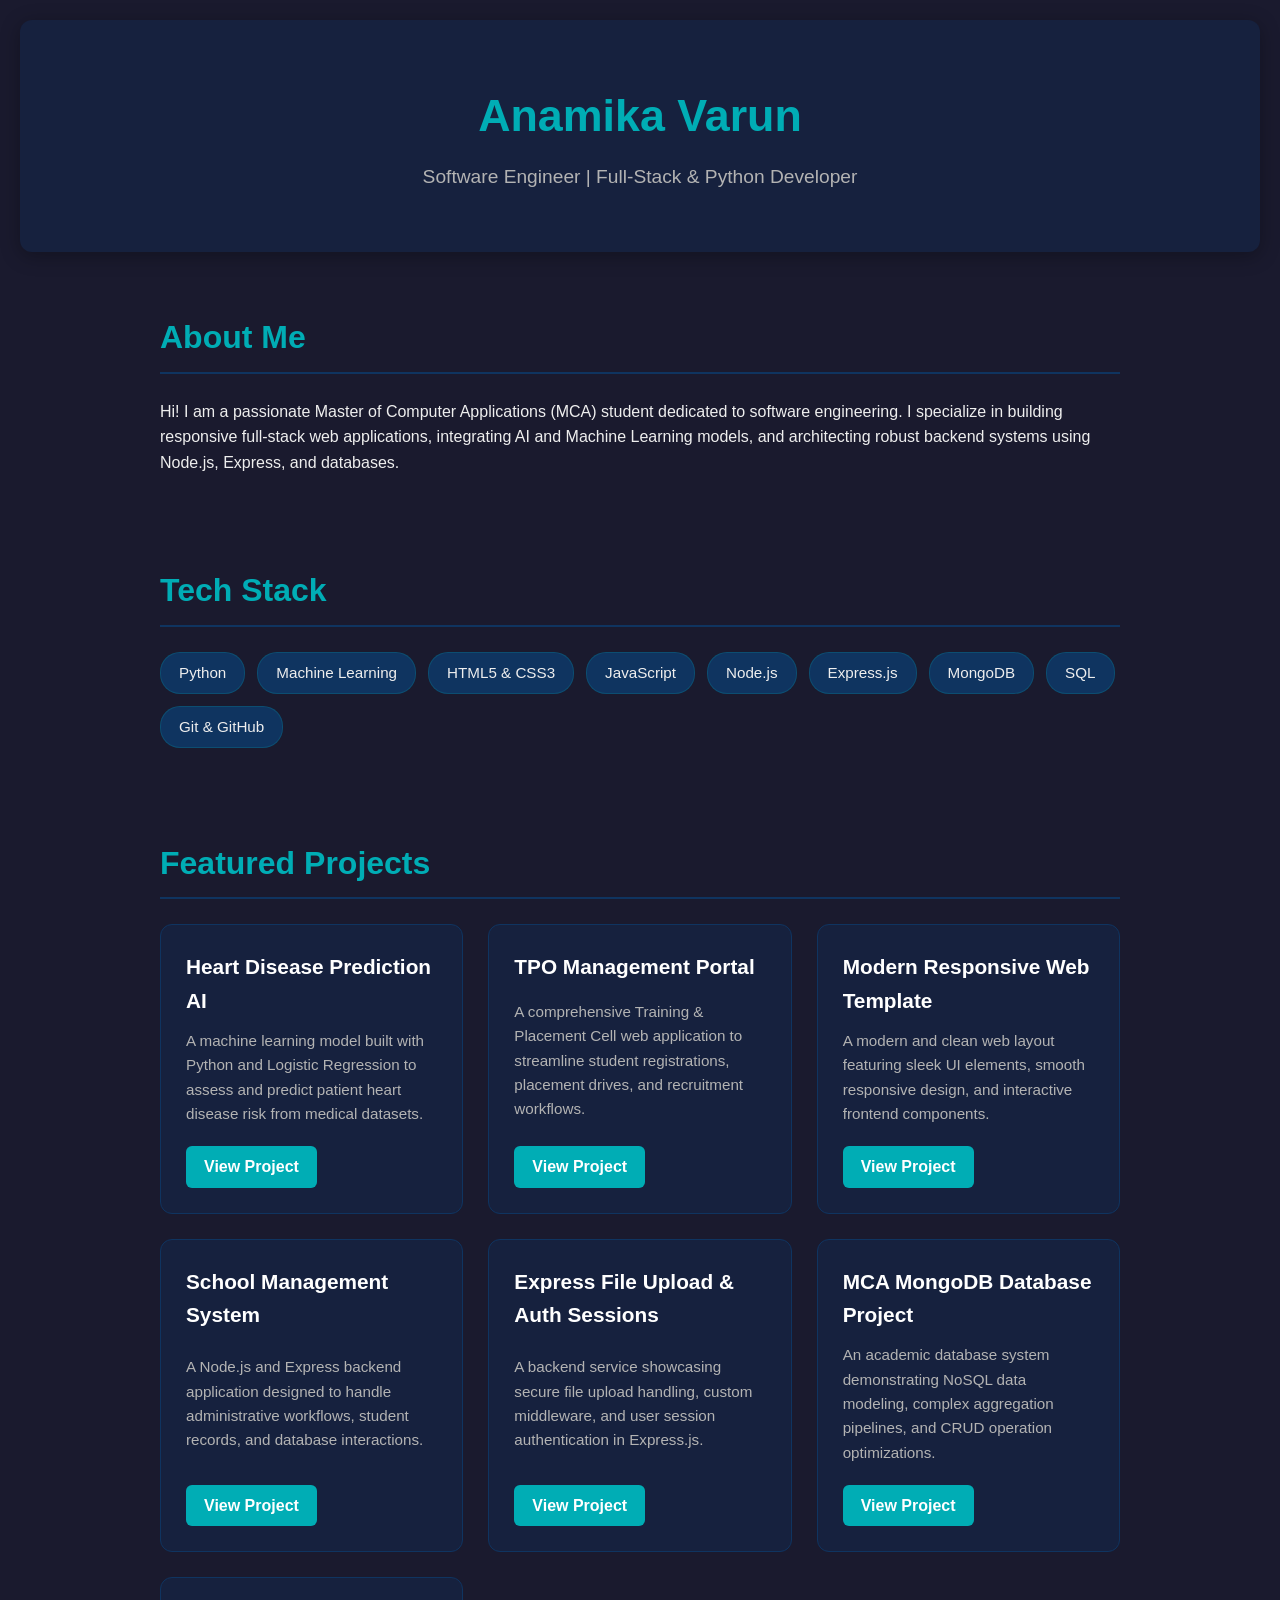
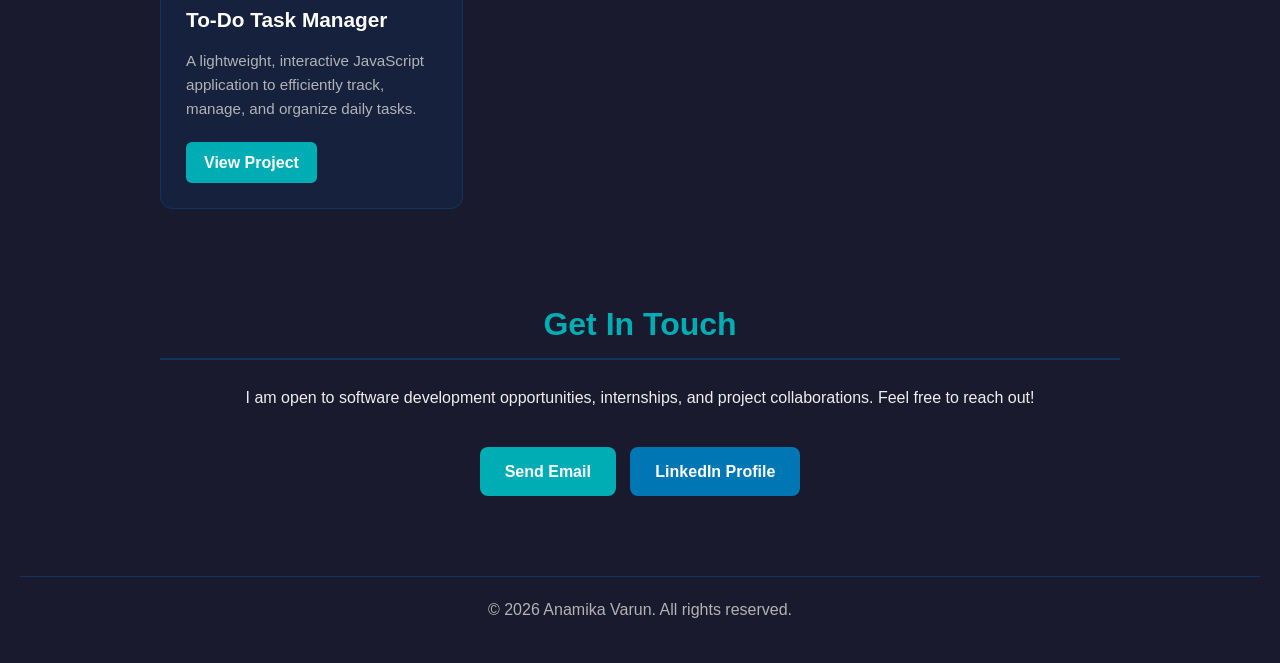
==== index.html @ 15265877 "Update index.html" ====
<!DOCTYPE html>
<html lang="en">
<head>
  <meta charset="UTF-8">
  <meta name="viewport" content="width=device-width, initial-scale=1.0">
  
  <title>Anamika Varun | Portfolio</title>
  <link rel="stylesheet" href="https://cdnjs.cloudflare.com/ajax/libs/font-awesome/6.5.1/css/all.min.css">
  <!-- CSS Link -->
  <link rel="stylesheet" href="style.css">
</head>
<body>

  <!-- HERO SECTION -->
  <header>
    <h1>Anamika Varun</h1>
    <p class="tagline">Software Engineer | Full-Stack & Python Developer</p>
  </header>

  <!-- ABOUT SECTION -->
  <section id="about">
    <h2>About Me</h2>
    <p>
      Hi! I am a passionate Master of Computer Applications (MCA) student dedicated to software engineering. 
      I specialize in building responsive full-stack web applications, integrating AI and Machine Learning models, 
      and architecting robust backend systems using Node.js, Express, and databases.
    </p>
  </section>

  <!-- SKILLS SECTION -->
  <section id="skills">
    <h2>Tech Stack</h2>
    <div class="skills-container">
      <span class="skill-pill">Python</span>
      <span class="skill-pill">Machine Learning</span>
      <span class="skill-pill">HTML5 & CSS3</span>
      <span class="skill-pill">JavaScript</span>
      <span class="skill-pill">Node.js</span>
      <span class="skill-pill">Express.js</span>
      <span class="skill-pill">MongoDB</span>
      <span class="skill-pill">SQL</span>
      <span class="skill-pill">Git & GitHub</span>
    </div>
  </section>

  <!-- PROJECTS SECTION -->
  <section id="projects">
    <h2>Featured Projects</h2>
    <div class="projects-grid">
      
      <!-- 1. Heart Disease Prediction AI -->
      <div class="project-card">
        <h3>Heart Disease Prediction AI</h3>
        <p>A machine learning model built with Python and Logistic Regression to assess and predict patient heart disease risk from medical datasets.</p>
        <div class="links">
          <a href="https://github.com/anamikavarun26-bot" target="_blank">View Project</a>
        </div>
      </div>

      <!-- 2. TPO Portal -->
      <div class="project-card">
        <h3>TPO Management Portal</h3>
        <p>A comprehensive Training & Placement Cell web application to streamline student registrations, placement drives, and recruitment workflows.</p>
        <div class="links">
          <a href="https://github.com/anamikavarun26-bot" target="_blank">View Project</a>
        </div>
      </div>

      <!-- 3. Modern Responsive Website -->
      <div class="project-card">
        <h3>Modern Responsive Web Template</h3>
        <p>A modern and clean web layout featuring sleek UI elements, smooth responsive design, and interactive frontend components.</p>
        <div class="links">
          <a href="https://github.com/anamikavarun26-bot" target="_blank">View Project</a>
        </div>
      </div>

      <!-- 4. School Management System -->
      <div class="project-card">
        <h3>School Management System</h3>
        <p>A Node.js and Express backend application designed to handle administrative workflows, student records, and database interactions.</p>
        <div class="links">
          <a href="https://github.com/anamikavarun26-bot/school-management-node" target="_blank">View Project</a>
        </div>
      </div>

      <!-- 5. Express File Upload & Sessions -->
      <div class="project-card">
        <h3>Express File Upload & Auth Sessions</h3>
        <p>A backend service showcasing secure file upload handling, custom middleware, and user session authentication in Express.js.</p>
        <div class="links">
          <a href="https://github.com/anamikavarun26-bot/express-file-upload-session" target="_blank">View Project</a>
        </div>
      </div>

      <!-- 6. MCA MongoDB Project -->
      <div class="project-card">
        <h3>MCA MongoDB Database Project</h3>
        <p>An academic database system demonstrating NoSQL data modeling, complex aggregation pipelines, and CRUD operation optimizations.</p>
        <div class="links">
          <a href="https://github.com/anamikavarun26-bot/mca-mongodb-project" target="_blank">View Project</a>
        </div>
      </div>

      <!-- 7. To-Do App -->
      <div class="project-card">
        <h3>To-Do Task Manager</h3>
        <p>A lightweight, interactive JavaScript application to efficiently track, manage, and organize daily tasks.</p>
        <div class="links">
          <a href="https://github.com/anamikavarun26-bot/To-DO-Project" target="_blank">View Project</a>
        </div>
      </div>

    </div>
  </section>

  <!-- CONTACT SECTION -->
  <section id="contact">
    <h2>Get In Touch</h2>
    <p>I am open to software development opportunities, internships, and project collaborations. Feel free to reach out!</p>
    <br>
    <a href="mailto:anamikavarun26@gmail.com" class="contact-btn">Send Email</a>
    <a href="https://www.linkedin.com/in/anamika-varun-627411368" target="_blank" class="contact-btn linkedin-btn">LinkedIn Profile</a>
  </section>

  <footer>
    <p>© 2026 Anamika Varun. All rights reserved.</p>
  </footer>

  <!-- JavaScript Link -->
  <script src="script.js"></script>
</body>
</html>
---- style.css ----
/* --- Global Dark Theme & Variables --- */
:root {
    --bg-color: #1a1a2e;
    --card-bg: #16213e;
    --accent-color: #00adb5;
    --accent-hover: #008c93;
    --text-color: #eeeeee;
    --text-muted: #b3b3b3;
    --border-color: #0f3460;
}

* {
    margin: 0;
    padding: 0;
    box-sizing: border-box;
    font-family: 'Segoe UI', Tahoma, Geneva, Verdana, sans-serif;
}

body {
    background-color: var(--bg-color);
    color: var(--text-color);
    line-height: 1.6;
    padding: 20px;
}

/* Header & Hero Area */
header {
    text-align: center;
    padding: 60px 20px;
    background: var(--card-bg);
    border-radius: 12px;
    margin-bottom: 40px;
    box-shadow: 0 4px 20px rgba(0, 0, 0, 0.3);
}

header h1 {
    font-size: 2.8rem;
    color: var(--accent-color);
    margin-bottom: 10px;
}

header .tagline {
    font-size: 1.2rem;
    color: var(--text-muted);
}

/* Sections Styling */
section {
    max-width: 1000px;
    margin: 0 auto 50px auto;
    padding: 20px;
}

section h2 {
    font-size: 2rem;
    color: var(--accent-color);
    border-bottom: 2px solid var(--border-color);
    padding-bottom: 8px;
    margin-bottom: 25px;
}

/* Skills Container & Interactive Pills */
.skills-container {
    display: flex;
    flex-wrap: wrap;
    gap: 12px;
}

.skill-pill {
    background: var(--border-color);
    color: var(--text-color);
    padding: 8px 18px;
    border-radius: 20px;
    font-size: 0.95rem;
    font-weight: 500;
    transition: all 0.3s ease;
    border: 1px solid rgba(0, 173, 181, 0.2);
}

.skill-pill:hover {
    background: var(--accent-color);
    color: #ffffff;
    transform: translateY(-3px);
    box-shadow: 0 5px 15px rgba(0, 173, 181, 0.4);
}

/* Projects Grid & Interactive Hover Cards */
.projects-grid {
    display: grid;
    grid-template-columns: repeat(auto-fit, minmax(280px, 1fr));
    gap: 25px;
}

.project-card {
    background: var(--card-bg);
    padding: 25px;
    border-radius: 12px;
    border: 1px solid var(--border-color);
    display: flex;
    flex-direction: column;
    justify-content: space-between;
    transition: all 0.3s cubic-bezier(0.25, 0.8, 0.25, 1);
}

.project-card:hover {
    transform: translateY(-8px);
    border-color: var(--accent-color);
    box-shadow: 0 10px 25px rgba(0, 173, 181, 0.25);
}

.project-card h3 {
    color: #ffffff;
    font-size: 1.3rem;
    margin-bottom: 12px;
}

.project-card p {
    color: var(--text-muted);
    font-size: 0.95rem;
    margin-bottom: 20px;
}

.project-card .links a {
    display: inline-block;
    background: var(--accent-color);
    color: #ffffff;
    padding: 8px 18px;
    border-radius: 6px;
    text-decoration: none;
    font-weight: 600;
    transition: background 0.2s ease, transform 0.2s ease;
}

.project-card .links a:hover {
    background: var(--accent-hover);
    transform: translateY(-2px);
}

/* Contact Buttons */
#contact {
    text-align: center;
}

.contact-btn {
    display: inline-block;
    background: var(--accent-color);
    color: #ffffff;
    padding: 12px 25px;
    border-radius: 8px;
    text-decoration: none;
    font-weight: bold;
    margin: 10px 5px;
    transition: all 0.3s ease;
}

.contact-btn:hover {
    background: var(--accent-hover);
    transform: translateY(-3px);
    box-shadow: 0 6px 20px rgba(0, 173, 181, 0.4);
}

.linkedin-btn {
    background: #0077b5;
}

.linkedin-btn:hover {
    background: #005582;
}

footer {
    text-align: center;
    padding: 20px;
    color: var(--text-muted);
    border-top: 1px solid var(--border-color);
    margin-top: 40px;
}

/* Floating Back to Top Button Styling */
#backToTop {
    position: fixed;
    bottom: 30px;
    right: 30px;
    opacity: 0;
    visibility: hidden;
    background: var(--accent-color);
    color: #ffffff;
    border: none;
    border-radius: 50%;
    width: 48px;
    height: 48px;
    font-size: 18px;
    font-weight: bold;
    cursor: pointer;
    box-shadow: 0 4px 15px rgba(0, 0, 0, 0.5);
    z-index: 9999;
    transition: all 0.3s ease-in-out;
}

#backToTop.show {
    opacity: 1;
    visibility: visible;
}

#backToTop:hover {
    background: #ffffff;
    color: var(--accent-color);
    transform: translateY(-4px) scale(1.1);
    box-shadow: 0 6px 20px rgba(0, 173, 181, 0.6);
}
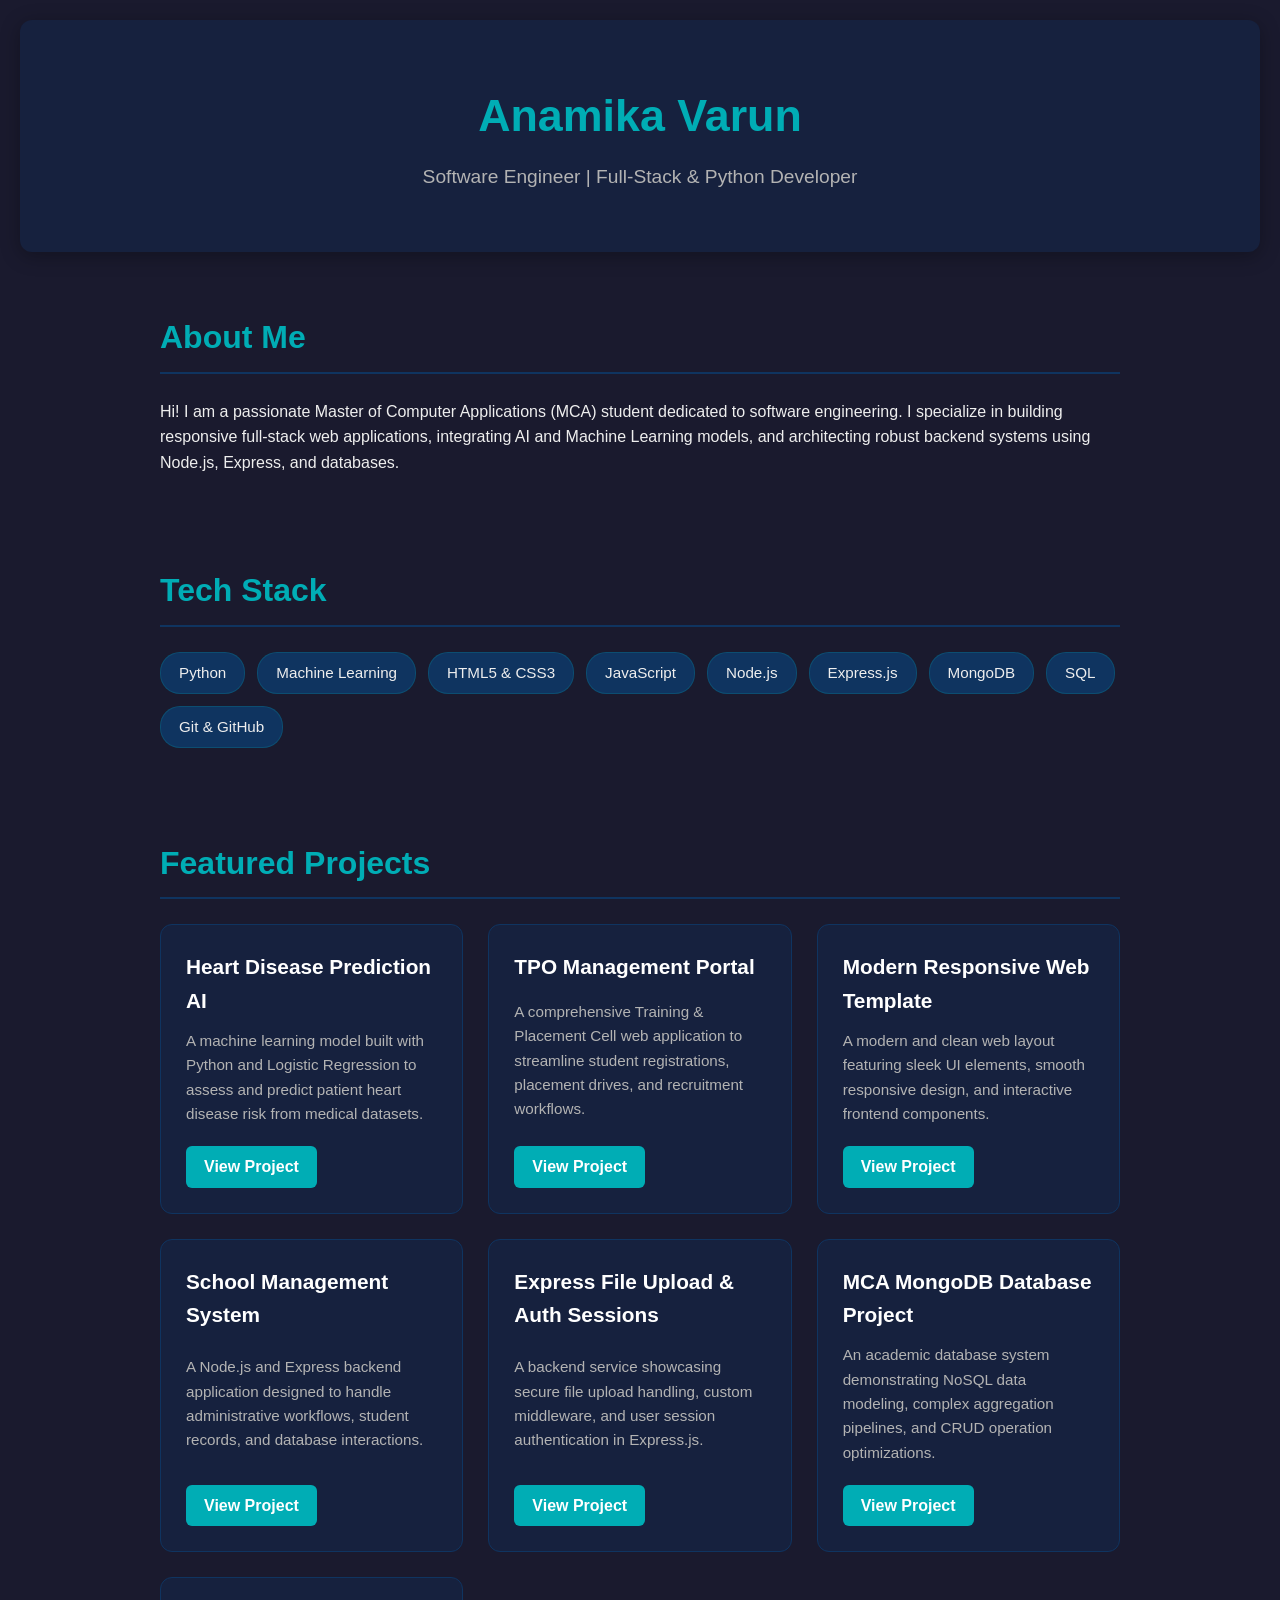
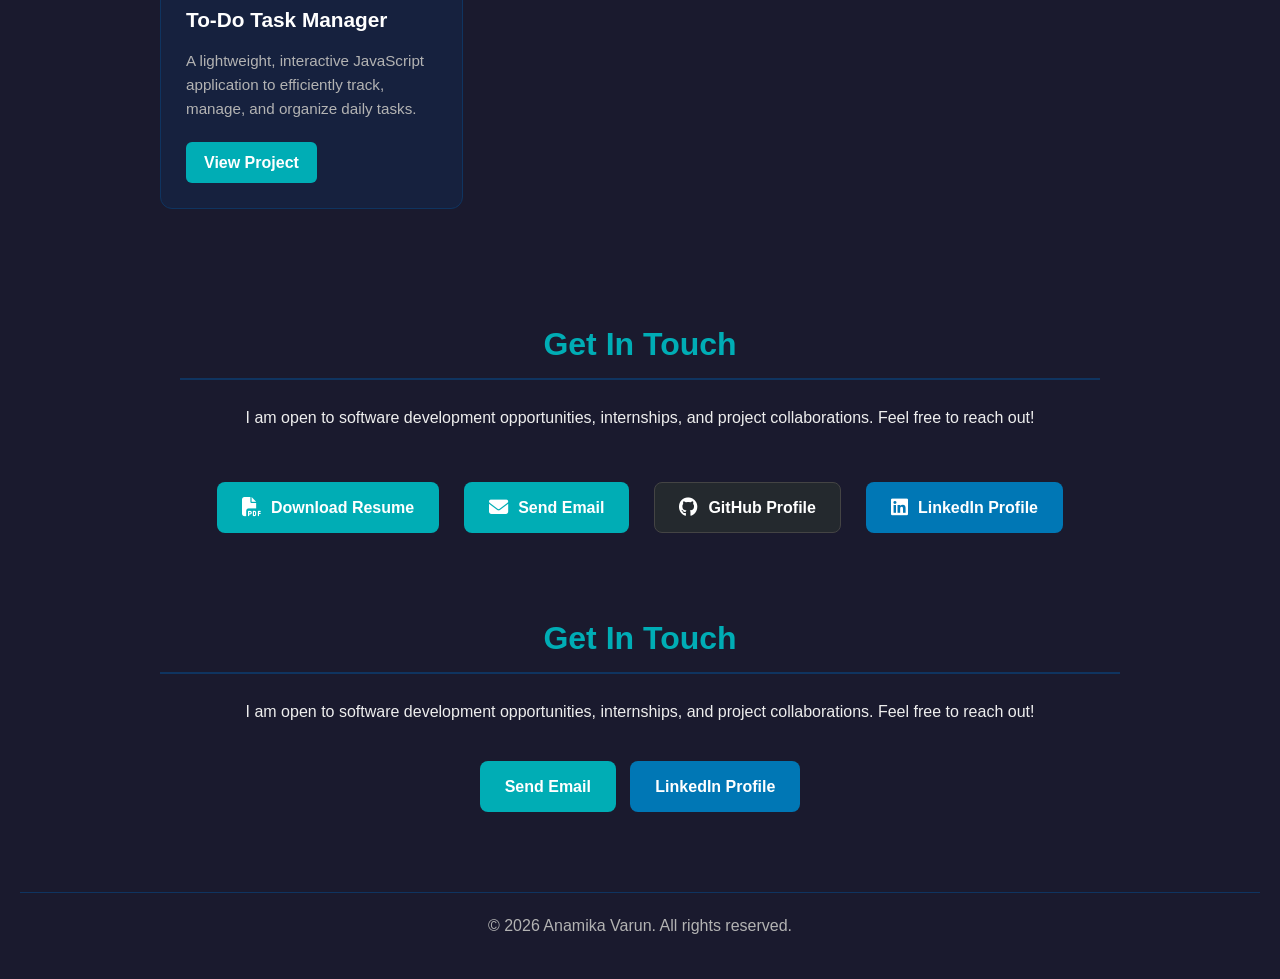
==== commit c67ae486: "Update index.html" ====
--- a/index.html
+++ b/index.html
@@ -116,6 +116,33 @@
 
   <!-- CONTACT SECTION -->
   <section id="contact">
+    <!-- CONTACT SECTION -->
+  <section id="contact">
+    <h2>Get In Touch</h2>
+    <p>I am open to software development opportunities, internships, and project collaborations. Feel free to reach out!</p>
+    <br>
+    <div class="contact-buttons">
+      <!-- 1. Resume Download Button -->
+      <a href="YOUR_GOOGLE_DRIVE_LINK" target="_blank" class="contact-btn resume-btn">
+        <i class="fa-solid fa-file-pdf"></i> Download Resume
+      </a>
+
+      <!-- 2. Email Button -->
+      <a href="mailto:anamikavarun26@gmail.com" class="contact-btn email-btn">
+        <i class="fa-solid fa-envelope"></i> Send Email
+      </a>
+
+      <!-- 3. GitHub Button -->
+      <a href="https://github.com/anamikavarun26-bot" target="_blank" class="contact-btn github-btn">
+        <i class="fa-brands fa-github"></i> GitHub Profile
+      </a>
+
+      <!-- 4. LinkedIn Button -->
+      <a href="https://www.linkedin.com/in/anamika-varun-627411368" target="_blank" class="contact-btn linkedin-btn">
+        <i class="fa-brands fa-linkedin"></i> LinkedIn Profile
+      </a>
+    </div>
+  </section>
     <h2>Get In Touch</h2>
     <p>I am open to software development opportunities, internships, and project collaborations. Feel free to reach out!</p>
     <br>
--- a/style.css
+++ b/style.css
@@ -207,3 +207,67 @@
     transform: translateY(-4px) scale(1.1);
     box-shadow: 0 6px 20px rgba(0, 173, 181, 0.6);
 }
+
+/* --- Contact Section & Icon Buttons --- */
+#contact {
+    text-align: center;
+}
+
+.contact-buttons {
+    display: flex;
+    justify-content: center;
+    flex-wrap: wrap;
+    gap: 15px;
+    margin-top: 15px;
+}
+
+.contact-btn {
+    display: inline-flex;
+    align-items: center;
+    gap: 10px; /* Icon aur text ke beech space */
+    background: var(--accent-color);
+    color: #ffffff;
+    padding: 12px 24px;
+    border-radius: 8px;
+    text-decoration: none;
+    font-weight: 600;
+    font-size: 1rem;
+    transition: all 0.3s ease;
+    border: 1px solid transparent;
+}
+
+.contact-btn i {
+    font-size: 1.2rem; /* Icon size */
+}
+
+/* Specific Brand Colors */
+.email-btn {
+    background: var(--accent-color);
+}
+
+.email-btn:hover {
+    background: var(--accent-hover);
+    transform: translateY(-3px);
+    box-shadow: 0 6px 20px rgba(0, 173, 181, 0.4);
+}
+
+.github-btn {
+    background: #24292e;
+    border-color: #444;
+}
+
+.github-btn:hover {
+    background: #2f363d;
+    transform: translateY(-3px);
+    box-shadow: 0 6px 20px rgba(255, 255, 255, 0.15);
+}
+
+.linkedin-btn {
+    background: #0077b5;
+}
+
+.linkedin-btn:hover {
+    background: #005582;
+    transform: translateY(-3px);
+    box-shadow: 0 6px 20px rgba(0, 119, 181, 0.4);
+}
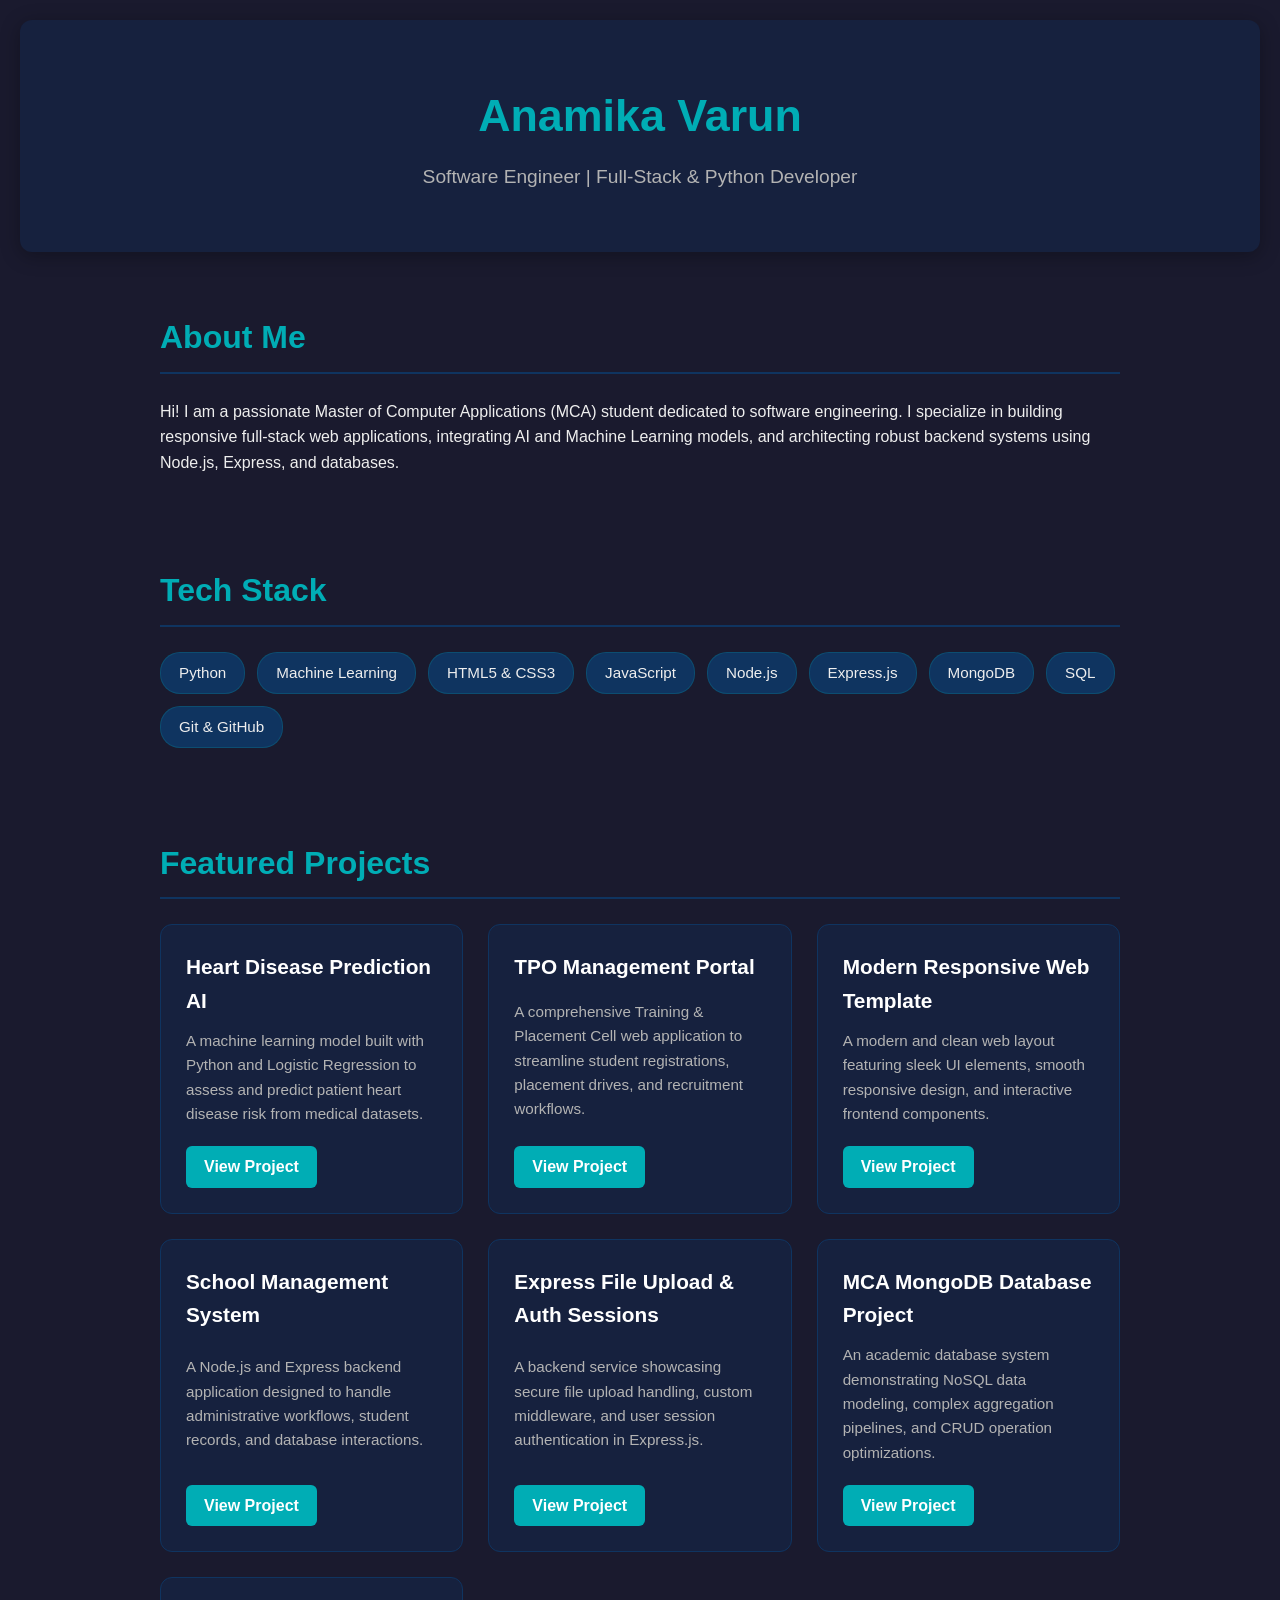
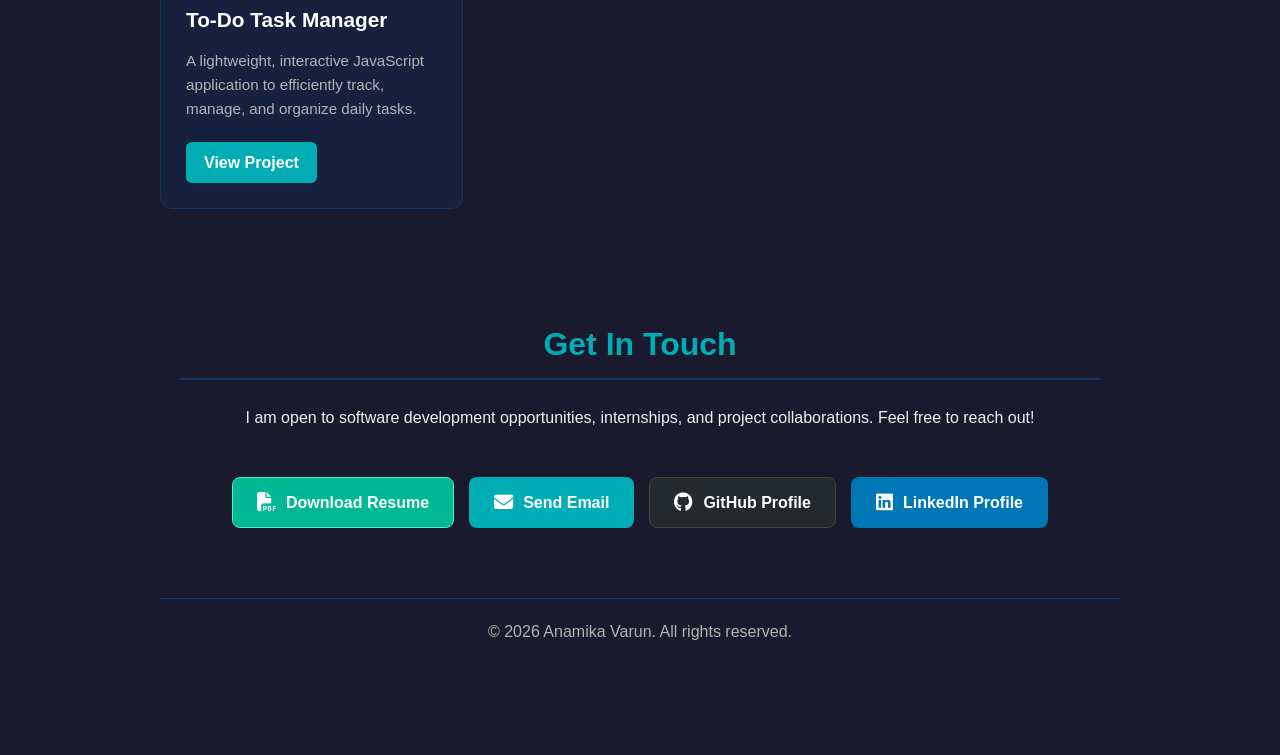
==== commit 23f5f31c: "Remove contact information from index.html Removed contact section including email and LinkedIn link" ====
--- a/index.html
+++ b/index.html
@@ -143,12 +143,6 @@
       </a>
     </div>
   </section>
-    <h2>Get In Touch</h2>
-    <p>I am open to software development opportunities, internships, and project collaborations. Feel free to reach out!</p>
-    <br>
-    <a href="mailto:anamikavarun26@gmail.com" class="contact-btn">Send Email</a>
-    <a href="https://www.linkedin.com/in/anamika-varun-627411368" target="_blank" class="contact-btn linkedin-btn">LinkedIn Profile</a>
-  </section>
 
   <footer>
     <p>© 2026 Anamika Varun. All rights reserved.</p>
--- a/style.css
+++ b/style.css
@@ -136,27 +136,70 @@
     transform: translateY(-2px);
 }
 
-/* Contact Buttons */
+/* --- Contact Section & Icon Buttons --- */
 #contact {
     text-align: center;
 }
 
+.contact-buttons {
+    display: flex;
+    justify-content: center;
+    flex-wrap: wrap;
+    gap: 15px;
+    margin-top: 20px;
+}
+
 .contact-btn {
-    display: inline-block;
-    background: var(--accent-color);
-    color: #ffffff;
-    padding: 12px 25px;
+    display: inline-flex;
+    align-items: center;
+    gap: 10px; /* Space between icon and text */
+    background: var(--accent-color);
+    color: #ffffff;
+    padding: 12px 24px;
     border-radius: 8px;
     text-decoration: none;
-    font-weight: bold;
-    margin: 10px 5px;
+    font-weight: 600;
+    font-size: 1rem;
     transition: all 0.3s ease;
-}
-
-.contact-btn:hover {
+    border: 1px solid transparent;
+}
+
+.contact-btn i {
+    font-size: 1.2rem;
+}
+
+/* Button Brand Colors & Hover Effects */
+.resume-btn {
+    background: #00b894;
+    color: #ffffff;
+    border: 1px solid #55efc4;
+}
+
+.resume-btn:hover {
+    background: #009677;
+    transform: translateY(-3px);
+    box-shadow: 0 6px 20px rgba(0, 184, 148, 0.4);
+}
+
+.email-btn {
+    background: var(--accent-color);
+}
+
+.email-btn:hover {
     background: var(--accent-hover);
     transform: translateY(-3px);
     box-shadow: 0 6px 20px rgba(0, 173, 181, 0.4);
+}
+
+.github-btn {
+    background: #24292e;
+    border: 1px solid #444;
+}
+
+.github-btn:hover {
+    background: #2f363d;
+    transform: translateY(-3px);
+    box-shadow: 0 6px 20px rgba(255, 255, 255, 0.15);
 }
 
 .linkedin-btn {
@@ -165,8 +208,11 @@
 
 .linkedin-btn:hover {
     background: #005582;
-}
-
+    transform: translateY(-3px);
+    box-shadow: 0 6px 20px rgba(0, 119, 181, 0.4);
+}
+
+/* Footer */
 footer {
     text-align: center;
     padding: 20px;
@@ -207,67 +253,3 @@
     transform: translateY(-4px) scale(1.1);
     box-shadow: 0 6px 20px rgba(0, 173, 181, 0.6);
 }
-
-/* --- Contact Section & Icon Buttons --- */
-#contact {
-    text-align: center;
-}
-
-.contact-buttons {
-    display: flex;
-    justify-content: center;
-    flex-wrap: wrap;
-    gap: 15px;
-    margin-top: 15px;
-}
-
-.contact-btn {
-    display: inline-flex;
-    align-items: center;
-    gap: 10px; /* Icon aur text ke beech space */
-    background: var(--accent-color);
-    color: #ffffff;
-    padding: 12px 24px;
-    border-radius: 8px;
-    text-decoration: none;
-    font-weight: 600;
-    font-size: 1rem;
-    transition: all 0.3s ease;
-    border: 1px solid transparent;
-}
-
-.contact-btn i {
-    font-size: 1.2rem; /* Icon size */
-}
-
-/* Specific Brand Colors */
-.email-btn {
-    background: var(--accent-color);
-}
-
-.email-btn:hover {
-    background: var(--accent-hover);
-    transform: translateY(-3px);
-    box-shadow: 0 6px 20px rgba(0, 173, 181, 0.4);
-}
-
-.github-btn {
-    background: #24292e;
-    border-color: #444;
-}
-
-.github-btn:hover {
-    background: #2f363d;
-    transform: translateY(-3px);
-    box-shadow: 0 6px 20px rgba(255, 255, 255, 0.15);
-}
-
-.linkedin-btn {
-    background: #0077b5;
-}
-
-.linkedin-btn:hover {
-    background: #005582;
-    transform: translateY(-3px);
-    box-shadow: 0 6px 20px rgba(0, 119, 181, 0.4);
-}
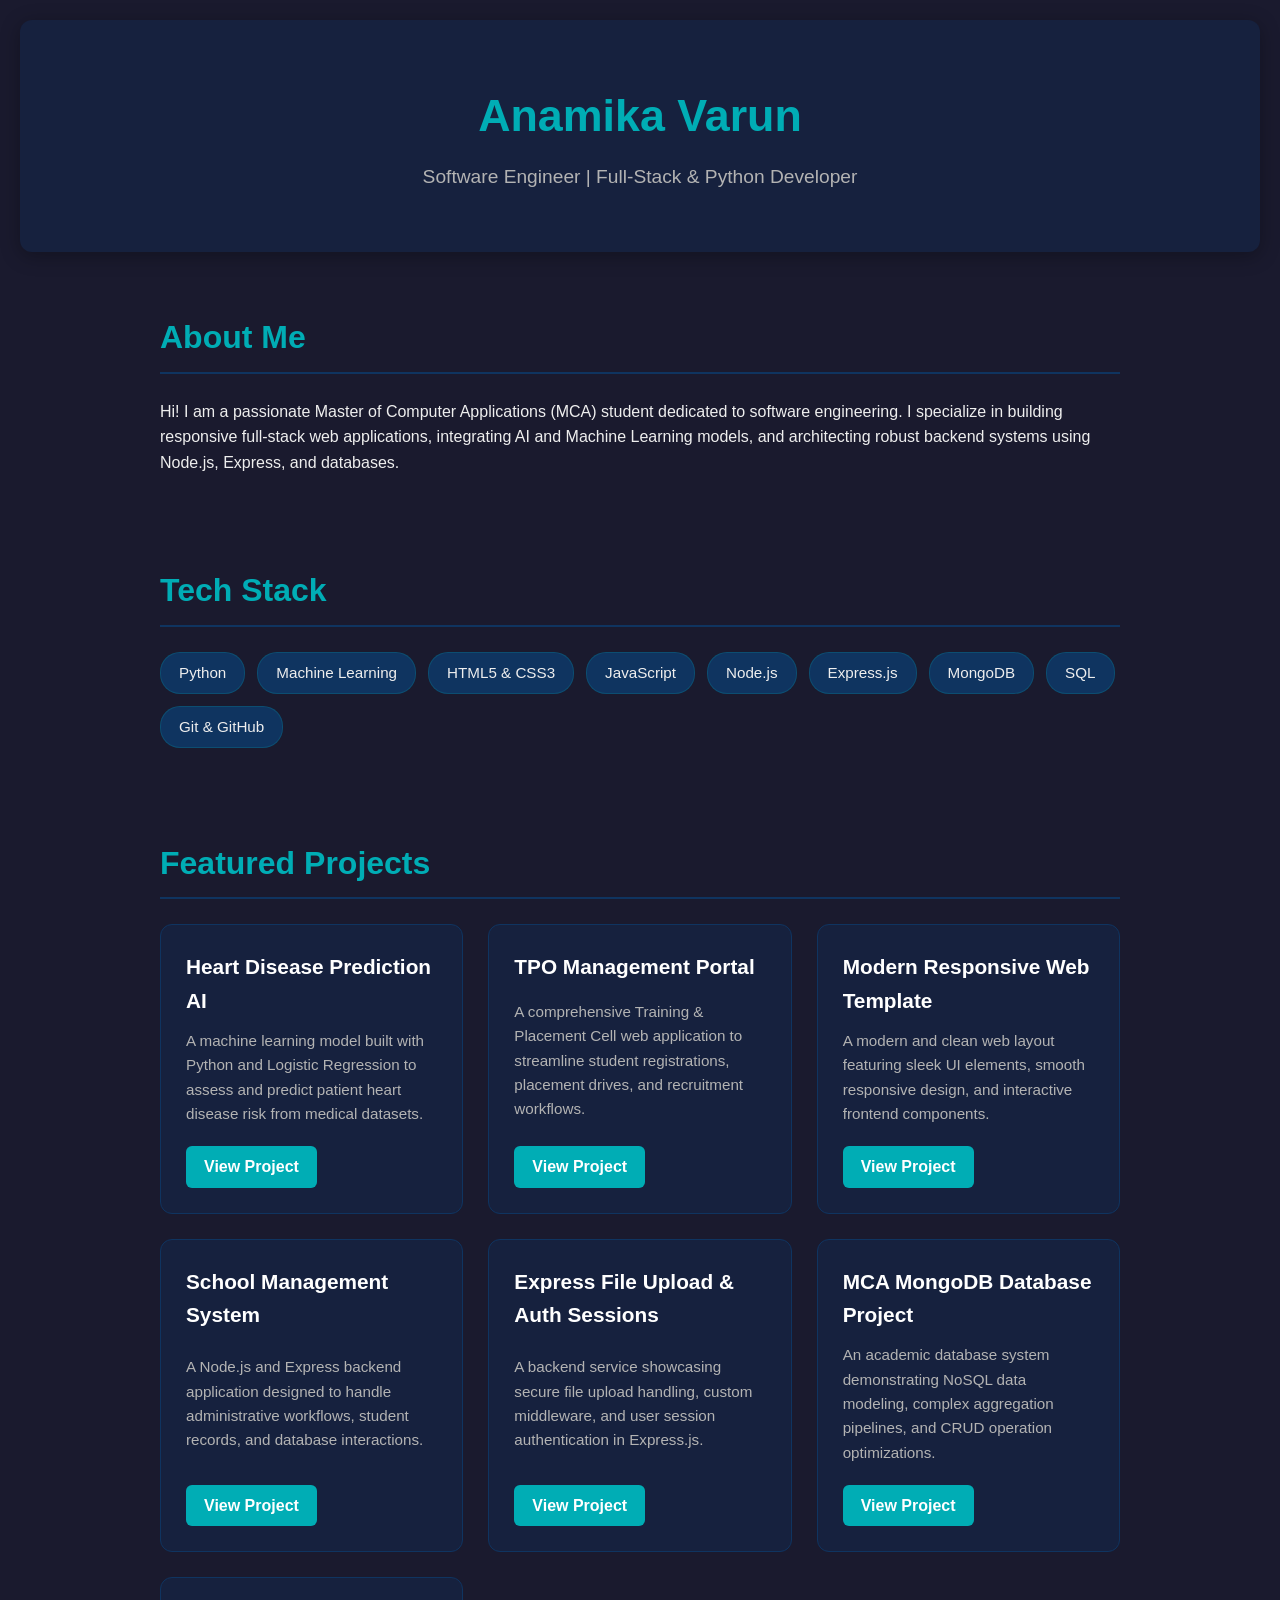
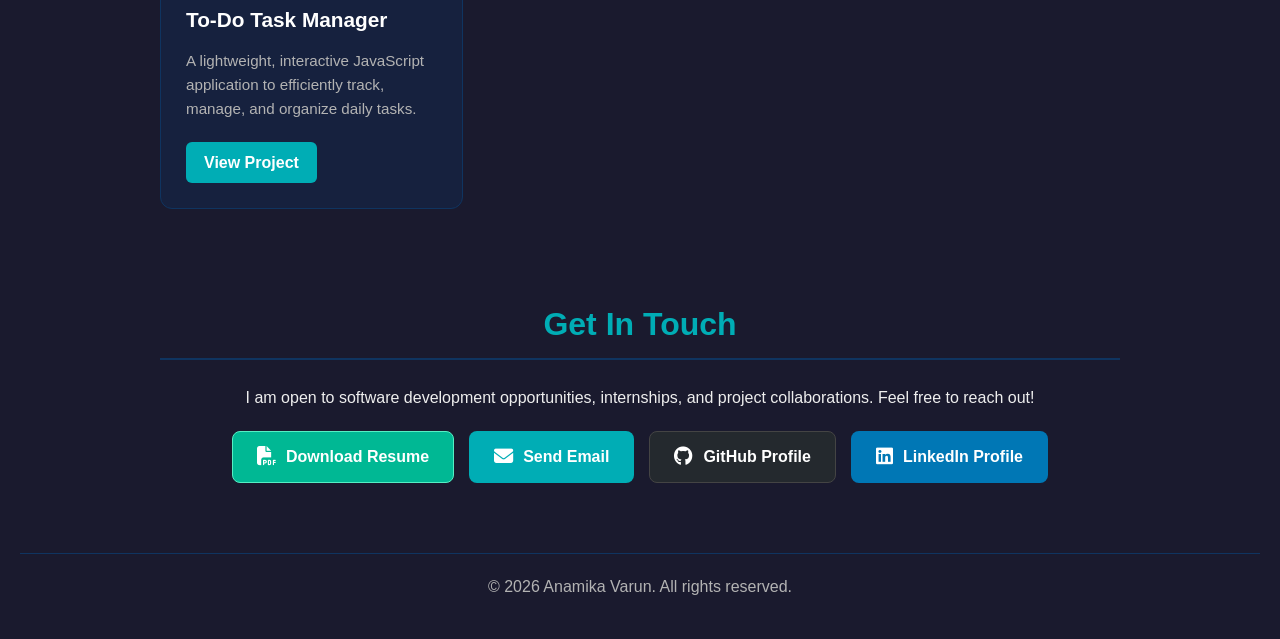
==== commit 56daffac: "Update index.html" ====
--- a/index.html
+++ b/index.html
@@ -114,35 +114,33 @@
     </div>
   </section>
 
-  <!-- CONTACT SECTION -->
-  <section id="contact">
     <!-- CONTACT SECTION -->
-  <section id="contact">
-    <h2>Get In Touch</h2>
-    <p>I am open to software development opportunities, internships, and project collaborations. Feel free to reach out!</p>
-    <br>
-    <div class="contact-buttons">
-      <!-- 1. Resume Download Button -->
-      <a href="YOUR_GOOGLE_DRIVE_LINK" target="_blank" class="contact-btn resume-btn">
-        <i class="fa-solid fa-file-pdf"></i> Download Resume
-      </a>
+<section id="contact">
+  <h2>Get In Touch</h2>
+  <p>I am open to software development opportunities, internships, and project collaborations. Feel free to reach out!</p>
+  
+  <div class="contact-buttons">
+    <!-- 1. Resume Download Button -->
+    <a href="https://docs.google.com/document/d/1uPSHjTCMBG_1eh8mY8Sk5kyN0RRjTbwS2EKfGeiHwWU/edit?usp=drive_link" target="_blank" class="contact-btn resume-btn">
+      <i class="fa-solid fa-file-pdf"></i> Download Resume
+    </a>
 
-      <!-- 2. Email Button -->
-      <a href="mailto:anamikavarun26@gmail.com" class="contact-btn email-btn">
-        <i class="fa-solid fa-envelope"></i> Send Email
-      </a>
+    <!-- 2. Email Button -->
+    <a href="mailto:anamika.varun@gmail.com" class="contact-btn email-btn">
+      <i class="fa-solid fa-envelope"></i> Send Email
+    </a>
 
-      <!-- 3. GitHub Button -->
-      <a href="https://github.com/anamikavarun26-bot" target="_blank" class="contact-btn github-btn">
-        <i class="fa-brands fa-github"></i> GitHub Profile
-      </a>
+    <!-- 3. GitHub Button -->
+    <a href="https://github.com/anamikavarun" target="_blank" class="contact-btn github-btn">
+      <i class="fa-brands fa-github"></i> GitHub Profile
+    </a>
 
-      <!-- 4. LinkedIn Button -->
-      <a href="https://www.linkedin.com/in/anamika-varun-627411368" target="_blank" class="contact-btn linkedin-btn">
-        <i class="fa-brands fa-linkedin"></i> LinkedIn Profile
-      </a>
-    </div>
-  </section>
+    <!-- 4. LinkedIn Button -->
+    <a href="https://linkedin.com/in/anamikavarun" target="_blank" class="contact-btn linkedin-btn">
+      <i class="fa-brands fa-linkedin"></i> LinkedIn Profile
+    </a>
+  </div>
+</section>
 
   <footer>
     <p>© 2026 Anamika Varun. All rights reserved.</p>
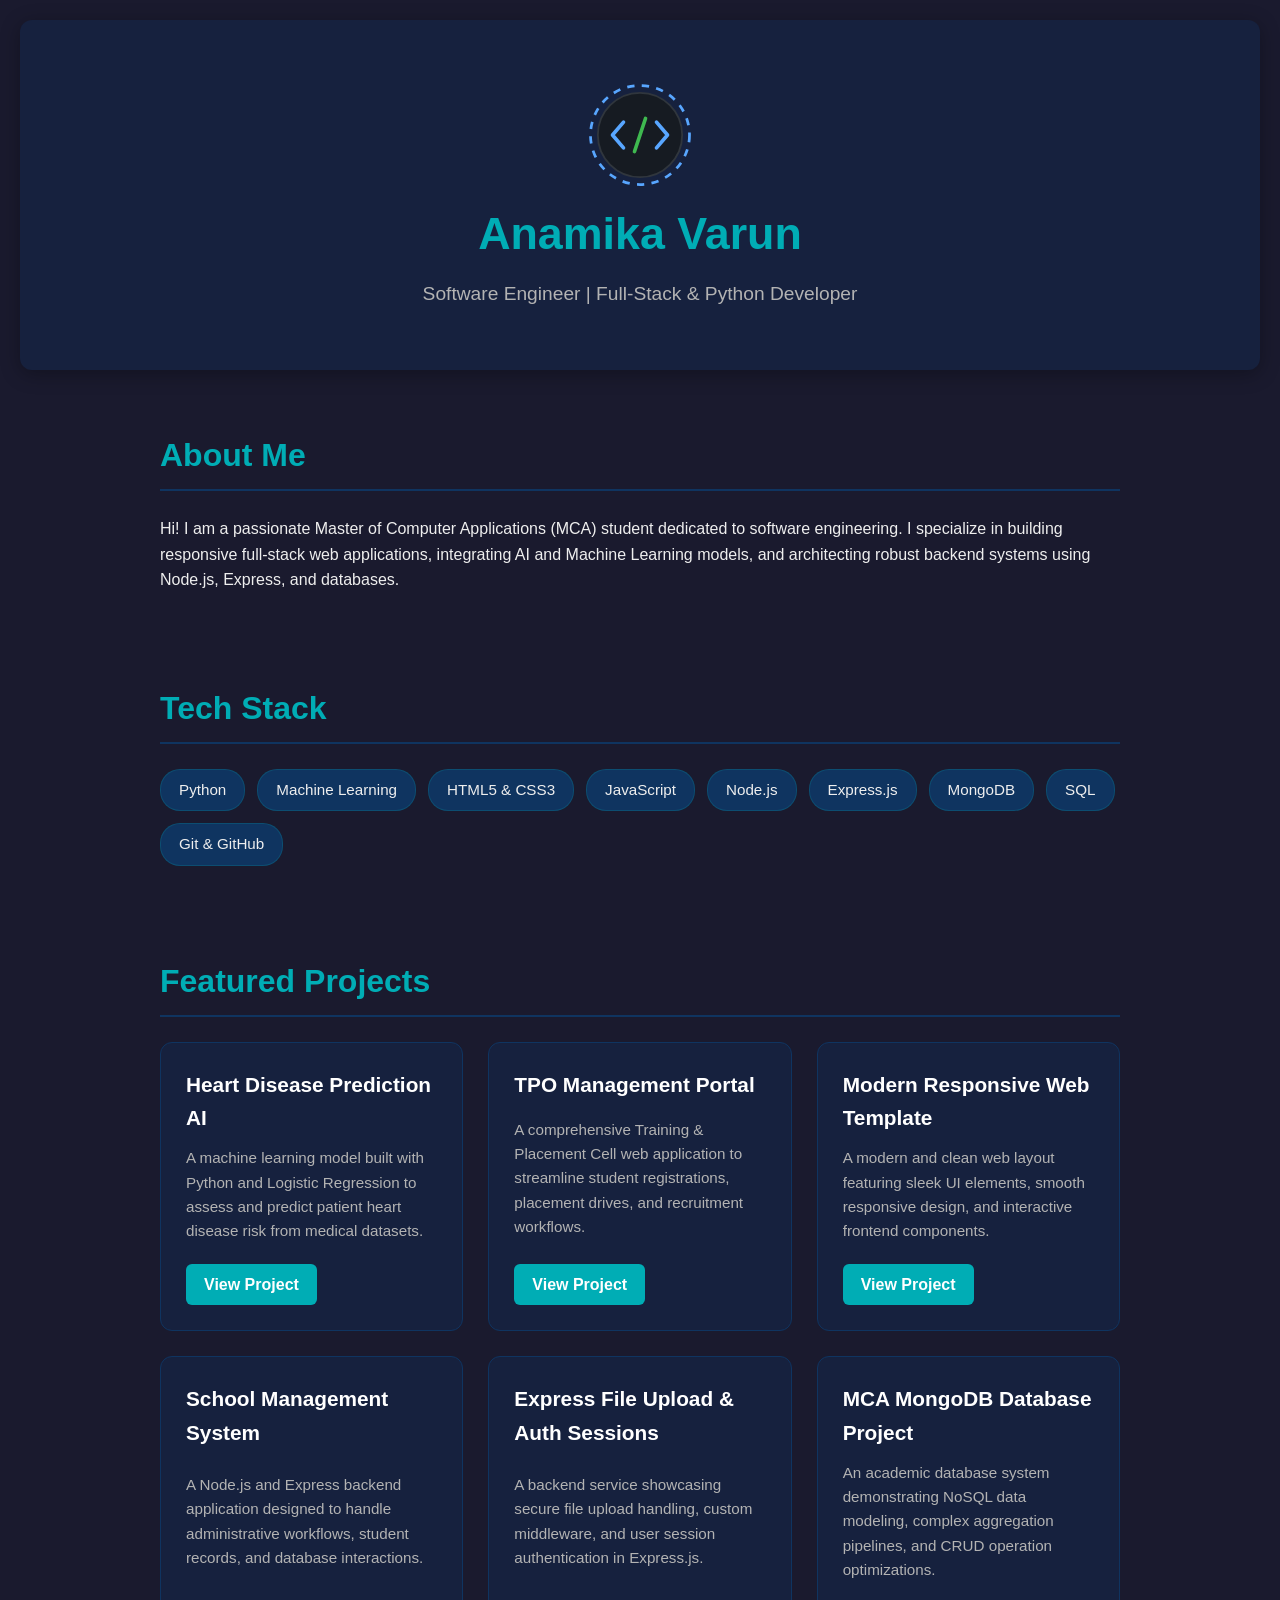
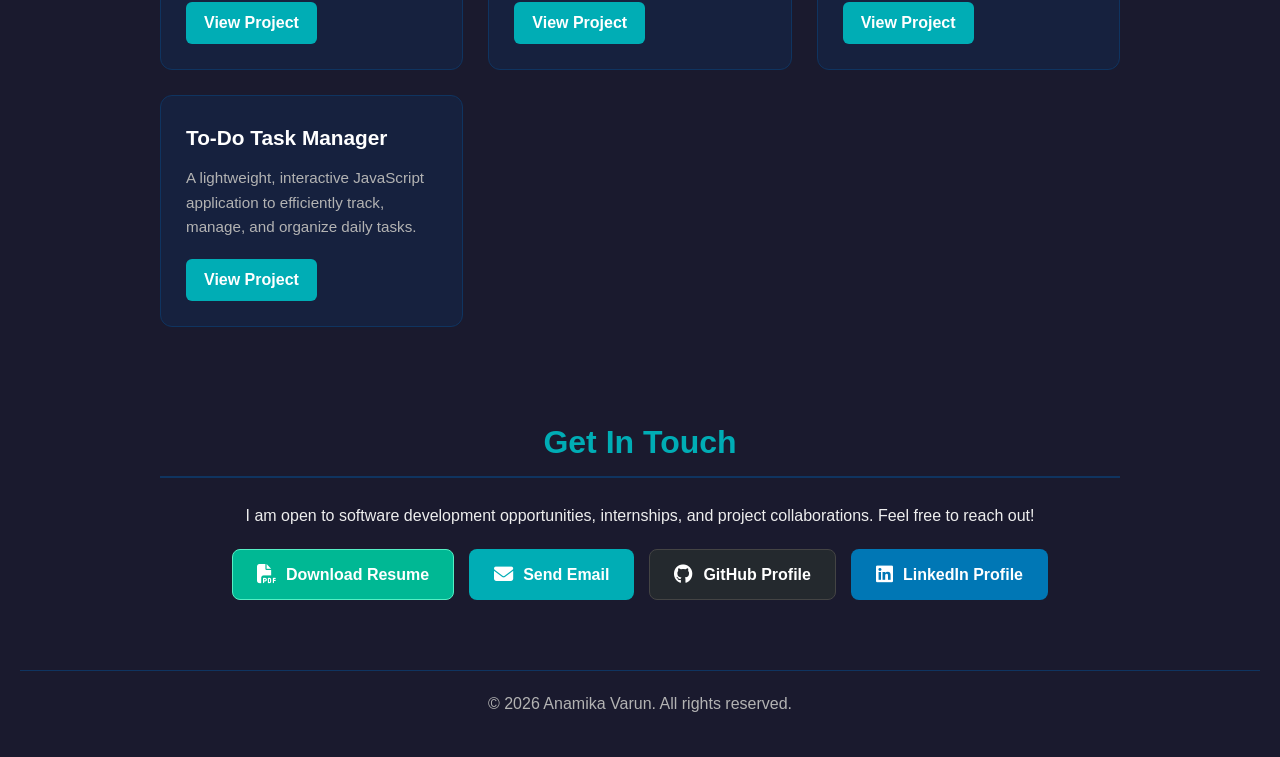
==== commit f0ac704e: "Update index.html" ====
--- a/index.html
+++ b/index.html
@@ -13,6 +13,19 @@
 
   <!-- HERO SECTION -->
   <header>
+    <!-- ANIMATED TECH AVATAR -->
+<div class="profile-avatar">
+  <svg width="110" height="110" viewBox="0 0 120 120" fill="none" xmlns="http://www.w3.org/2000/svg">
+    <!-- Glowing Outer Animated Ring -->
+    <circle class="glowing-ring" cx="60" cy="60" r="54" stroke="#58a6ff" stroke-width="3" stroke-dasharray="8 8"/>
+    <!-- Dark Tech Circle Base -->
+    <circle cx="60" cy="60" r="46" fill="#161b22" stroke="#30363d" stroke-width="2"/>
+    <!-- Developer Code Bracket Graphic -->
+    <path class="bracket" d="M42 46L30 60L42 74" stroke="#58a6ff" stroke-width="4" stroke-linecap="round" stroke-linejoin="round"/>
+    <path class="bracket" d="M78 46L90 60L78 74" stroke="#58a6ff" stroke-width="4" stroke-linecap="round" stroke-linejoin="round"/>
+    <path class="slash" d="M66 42L54 78" stroke="#3fb950" stroke-width="4" stroke-linecap="round"/>
+  </svg>
+</div>
     <h1>Anamika Varun</h1>
     <p class="tagline">Software Engineer | Full-Stack & Python Developer</p>
   </header>
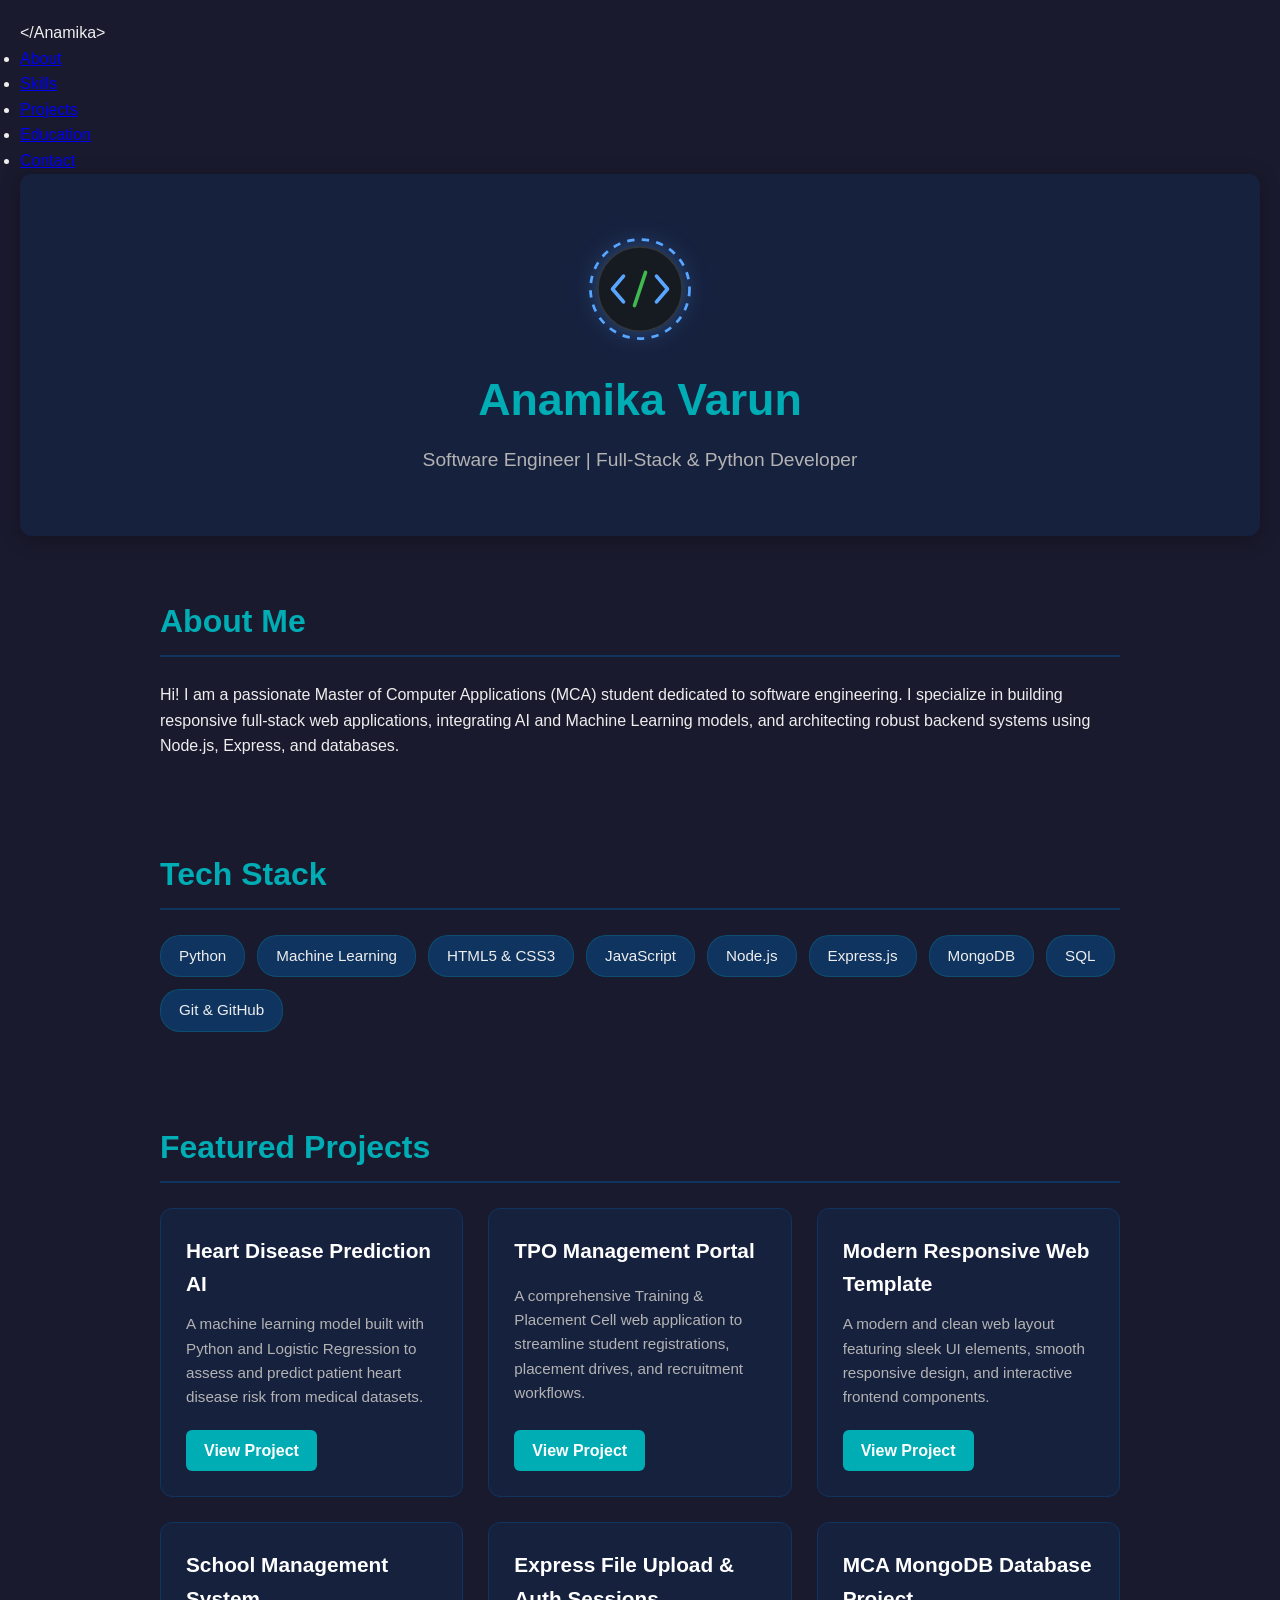
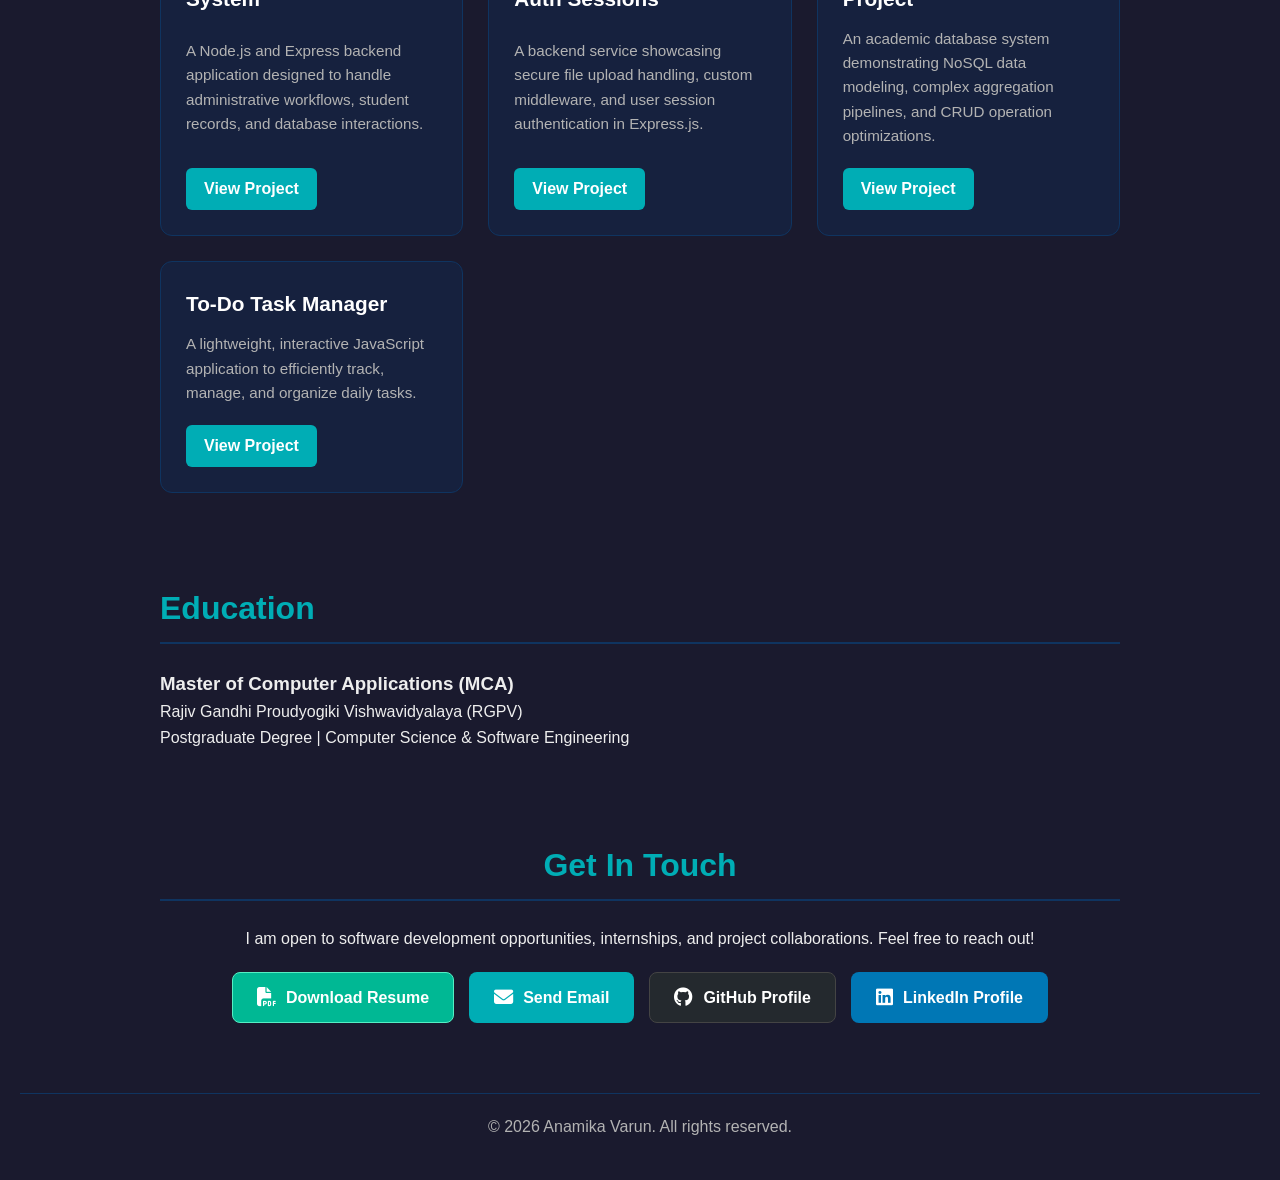
==== commit 04634280: "Update index.html" ====
--- a/index.html
+++ b/index.html
@@ -11,27 +11,39 @@
 </head>
 <body>
 
+  <!-- TOP NAVIGATION BAR -->
+  <nav class="navbar">
+    <div class="nav-logo">&lt;/Anamika&gt;</div>
+    <ul class="nav-links">
+      <li><a href="#about">About</a></li>
+      <li><a href="#skills">Skills</a></li>
+      <li><a href="#projects">Projects</a></li>
+      <li><a href="#education">Education</a></li>
+      <li><a href="#contact">Contact</a></li>
+    </ul>
+  </nav>
+
   <!-- HERO SECTION -->
   <header>
     <!-- ANIMATED TECH AVATAR -->
-<div class="profile-avatar">
-  <svg width="110" height="110" viewBox="0 0 120 120" fill="none" xmlns="http://www.w3.org/2000/svg">
-    <!-- Glowing Outer Animated Ring -->
-    <circle class="glowing-ring" cx="60" cy="60" r="54" stroke="#58a6ff" stroke-width="3" stroke-dasharray="8 8"/>
-    <!-- Dark Tech Circle Base -->
-    <circle cx="60" cy="60" r="46" fill="#161b22" stroke="#30363d" stroke-width="2"/>
-    <!-- Developer Code Bracket Graphic -->
-    <path class="bracket" d="M42 46L30 60L42 74" stroke="#58a6ff" stroke-width="4" stroke-linecap="round" stroke-linejoin="round"/>
-    <path class="bracket" d="M78 46L90 60L78 74" stroke="#58a6ff" stroke-width="4" stroke-linecap="round" stroke-linejoin="round"/>
-    <path class="slash" d="M66 42L54 78" stroke="#3fb950" stroke-width="4" stroke-linecap="round"/>
-  </svg>
-</div>
+    <div class="profile-avatar">
+      <svg width="110" height="110" viewBox="0 0 120 120" fill="none" xmlns="http://www.w3.org/2000/svg">
+        <!-- Glowing Outer Animated Ring -->
+        <circle class="glowing-ring" cx="60" cy="60" r="54" stroke="#58a6ff" stroke-width="3" stroke-dasharray="8 8"/>
+        <!-- Dark Tech Circle Base -->
+        <circle cx="60" cy="60" r="46" fill="#161b22" stroke="#30363d" stroke-width="2"/>
+        <!-- Developer Code Bracket Graphic -->
+        <path class="bracket" d="M42 46L30 60L42 74" stroke="#58a6ff" stroke-width="4" stroke-linecap="round" stroke-linejoin="round"/>
+        <path class="bracket" d="M78 46L90 60L78 74" stroke="#58a6ff" stroke-width="4" stroke-linecap="round" stroke-linejoin="round"/>
+        <path class="slash" d="M66 42L54 78" stroke="#3fb950" stroke-width="4" stroke-linecap="round"/>
+      </svg>
+    </div>
     <h1>Anamika Varun</h1>
     <p class="tagline">Software Engineer | Full-Stack & Python Developer</p>
   </header>
 
   <!-- ABOUT SECTION -->
-  <section id="about">
+  <section id="about" class="section">
     <h2>About Me</h2>
     <p>
       Hi! I am a passionate Master of Computer Applications (MCA) student dedicated to software engineering. 
@@ -41,7 +53,7 @@
   </section>
 
   <!-- SKILLS SECTION -->
-  <section id="skills">
+  <section id="skills" class="section">
     <h2>Tech Stack</h2>
     <div class="skills-container">
       <span class="skill-pill">Python</span>
@@ -57,7 +69,7 @@
   </section>
 
   <!-- PROJECTS SECTION -->
-  <section id="projects">
+  <section id="projects" class="section">
     <h2>Featured Projects</h2>
     <div class="projects-grid">
       
@@ -127,33 +139,43 @@
     </div>
   </section>
 
-    <!-- CONTACT SECTION -->
-<section id="contact">
-  <h2>Get In Touch</h2>
-  <p>I am open to software development opportunities, internships, and project collaborations. Feel free to reach out!</p>
-  
-  <div class="contact-buttons">
-    <!-- 1. Resume Download Button -->
-    <a href="https://docs.google.com/document/d/1uPSHjTCMBG_1eh8mY8Sk5kyN0RRjTbwS2EKfGeiHwWU/edit?usp=drive_link" target="_blank" class="contact-btn resume-btn">
-      <i class="fa-solid fa-file-pdf"></i> Download Resume
-    </a>
+  <!-- EDUCATION SECTION -->
+  <section id="education" class="section">
+    <h2>Education</h2>
+    <div class="education-card">
+      <h3>Master of Computer Applications (MCA)</h3>
+      <p class="institution">Rajiv Gandhi Proudyogiki Vishwavidyalaya (RGPV)</p>
+      <p class="duration">Postgraduate Degree | Computer Science & Software Engineering</p>
+    </div>
+  </section>
 
-    <!-- 2. Email Button -->
-    <a href="mailto:anamika.varun@gmail.com" class="contact-btn email-btn">
-      <i class="fa-solid fa-envelope"></i> Send Email
-    </a>
+  <!-- CONTACT SECTION -->
+  <section id="contact" class="section">
+    <h2>Get In Touch</h2>
+    <p>I am open to software development opportunities, internships, and project collaborations. Feel free to reach out!</p>
+    
+    <div class="contact-buttons">
+      <!-- 1. Resume Download Button -->
+      <a href="https://docs.google.com/document/d/1uPSHjTCMBG_1eh8mY8Sk5kyN0RRjTbwS2EKfGeiHwWU/edit?usp=drive_link" target="_blank" class="contact-btn resume-btn">
+        <i class="fa-solid fa-file-pdf"></i> Download Resume
+      </a>
 
-    <!-- 3. GitHub Button -->
-    <a href="https://github.com/anamikavarun" target="_blank" class="contact-btn github-btn">
-      <i class="fa-brands fa-github"></i> GitHub Profile
-    </a>
+      <!-- 2. Email Button -->
+      <a href="mailto:anamika.varun@gmail.com" class="contact-btn email-btn">
+        <i class="fa-solid fa-envelope"></i> Send Email
+      </a>
 
-    <!-- 4. LinkedIn Button -->
-    <a href="https://linkedin.com/in/anamikavarun" target="_blank" class="contact-btn linkedin-btn">
-      <i class="fa-brands fa-linkedin"></i> LinkedIn Profile
-    </a>
-  </div>
-</section>
+      <!-- 3. GitHub Button -->
+      <a href="https://github.com/anamikavarun26-bot" target="_blank" class="contact-btn github-btn">
+        <i class="fa-brands fa-github"></i> GitHub Profile
+      </a>
+
+      <!-- 4. LinkedIn Button -->
+      <a href="https://linkedin.com/in/anamikavarun" target="_blank" class="contact-btn linkedin-btn">
+        <i class="fa-brands fa-linkedin"></i> LinkedIn Profile
+      </a>
+    </div>
+  </section>
 
   <footer>
     <p>© 2026 Anamika Varun. All rights reserved.</p>
--- a/style.css
+++ b/style.css
@@ -253,3 +253,51 @@
     transform: translateY(-4px) scale(1.1);
     box-shadow: 0 6px 20px rgba(0, 173, 181, 0.6);
 }
+
+/* --- ANIMATED AVATAR STYLES --- */
+.profile-avatar {
+  display: flex;
+  justify-content: center;
+  align-items: center;
+  margin-bottom: 20px;
+}
+
+.profile-avatar svg {
+  filter: drop-shadow(0 0 10px rgba(88, 166, 255, 0.3));
+  transition: transform 0.3s ease;
+}
+
+.profile-avatar:hover svg {
+  transform: scale(1.08); /* Hover par thoda zoom hoga */
+}
+
+/* Outer Border Rotating Animation */
+.glowing-ring {
+  transform-origin: center;
+  animation: rotateRing 12s linear infinite;
+}
+
+@keyframes rotateRing {
+  from {
+    transform: rotate(0deg);
+  }
+  to {
+    transform: rotate(360deg);
+  }
+}
+
+/* Inner Code Brackets Pulse Animation */
+.bracket, .slash {
+  animation: pulseCode 2.5s ease-in-out infinite alternate;
+}
+
+@keyframes pulseCode {
+  0% {
+    opacity: 0.7;
+  }
+  100% {
+    opacity: 1;
+    filter: drop-shadow(0 0 6px #58a6ff);
+  }
+}
+
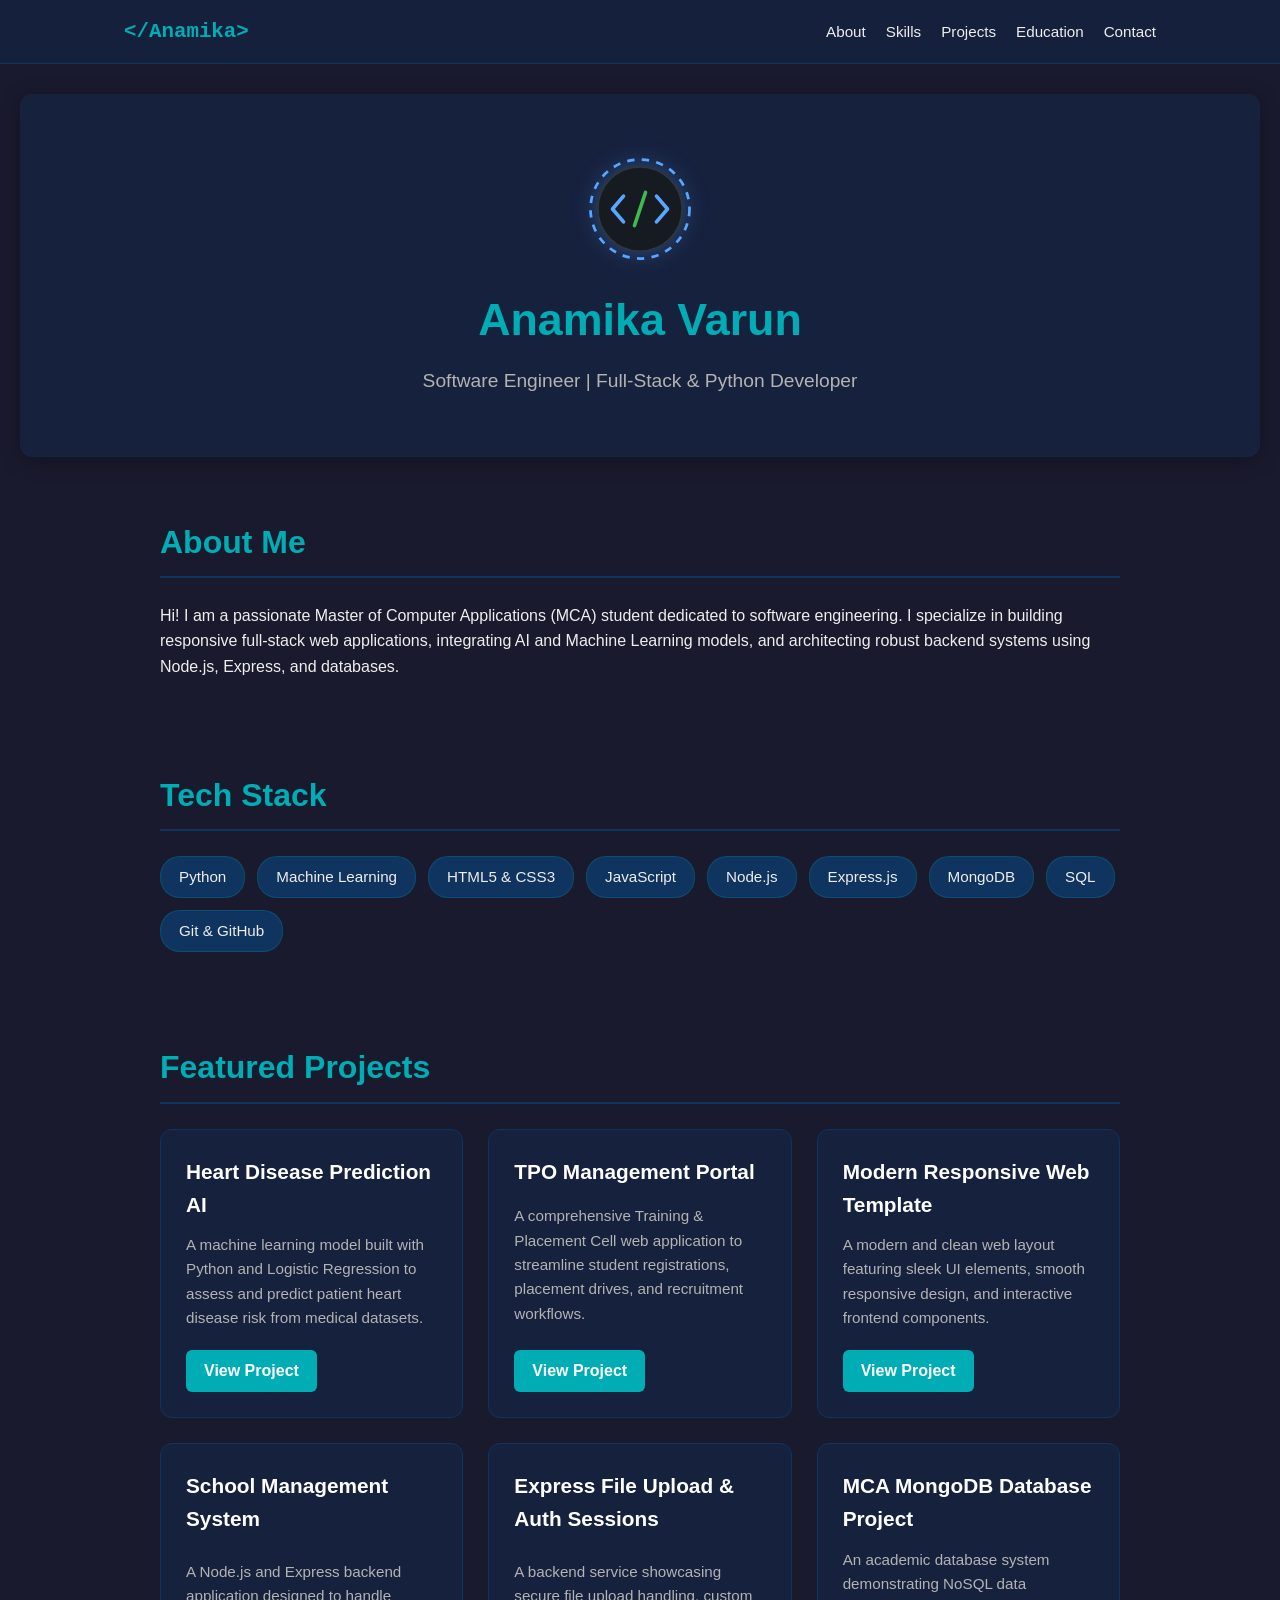
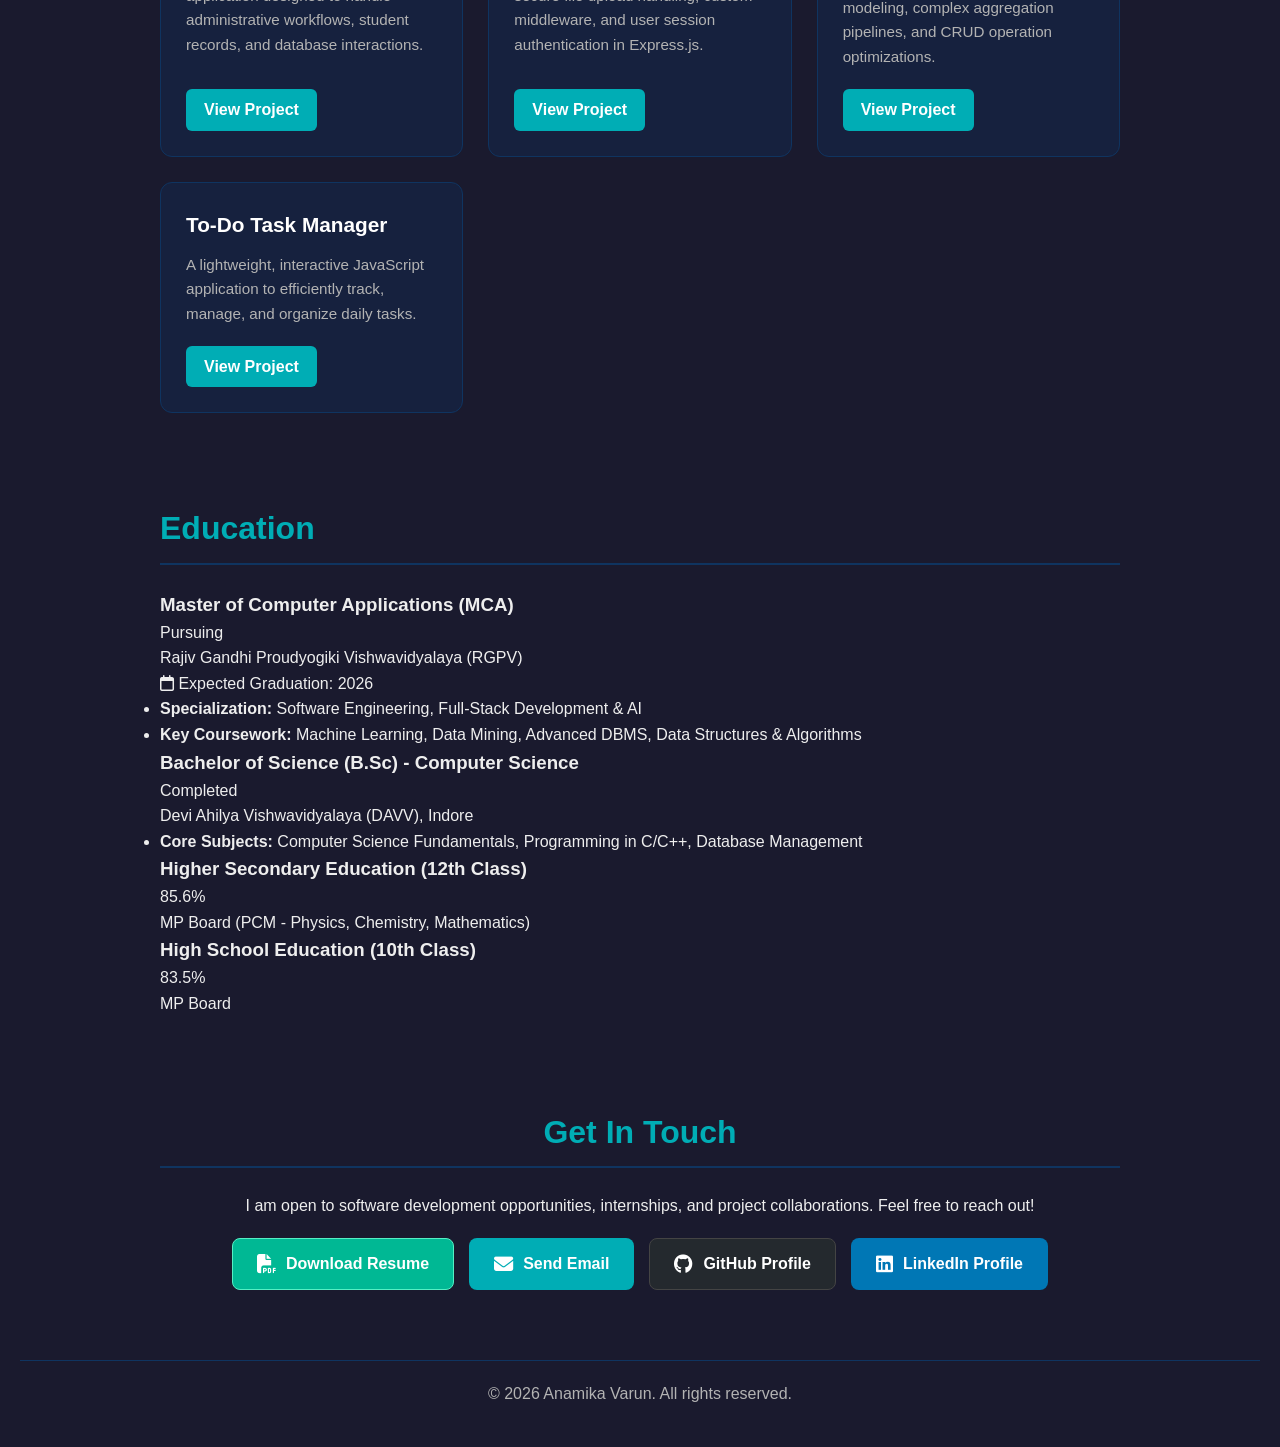
==== commit d80049ff: "Add education timeline with detailed entries" ====
--- a/index.html
+++ b/index.html
@@ -142,10 +142,66 @@
   <!-- EDUCATION SECTION -->
   <section id="education" class="section">
     <h2>Education</h2>
-    <div class="education-card">
-      <h3>Master of Computer Applications (MCA)</h3>
-      <p class="institution">Rajiv Gandhi Proudyogiki Vishwavidyalaya (RGPV)</p>
-      <p class="duration">Postgraduate Degree | Computer Science & Software Engineering</p>
+    <div class="timeline">
+      
+      <!-- 1. Master of Computer Applications (MCA) -->
+      <div class="timeline-item">
+        <div class="timeline-dot"></div>
+        <div class="timeline-content">
+          <div class="timeline-header">
+            <h3>Master of Computer Applications (MCA)</h3>
+            <span class="status-badge pursuing">Pursuing</span>
+          </div>
+          <p class="institution">Rajiv Gandhi Proudyogiki Vishwavidyalaya (RGPV)</p>
+          <p class="duration"><i class="fa-regular fa-calendar"></i> Expected Graduation: 2026</p>
+          
+          <ul class="education-highlights">
+            <li><strong>Specialization:</strong> Software Engineering, Full-Stack Development & AI</li>
+            <li><strong>Key Coursework:</strong> Machine Learning, Data Mining, Advanced DBMS, Data Structures & Algorithms</li>
+          </ul>
+        </div>
+      </div>
+
+      <!-- 2. Bachelor of Science in Computer Science (B.Sc CS) -->
+      <div class="timeline-item">
+        <div class="timeline-dot"></div>
+        <div class="timeline-content">
+          <div class="timeline-header">
+            <h3>Bachelor of Science (B.Sc) - Computer Science</h3>
+            <span class="status-badge completed">Completed</span>
+          </div>
+          <p class="institution">Devi Ahilya Vishwavidyalaya (DAVV), Indore</p>
+          
+          <ul class="education-highlights">
+            <li><strong>Core Subjects:</strong> Computer Science Fundamentals, Programming in C/C++, Database Management</li>
+          </ul>
+        </div>
+      </div>
+
+      <!-- 3. Higher Secondary Education (12th) -->
+      <div class="timeline-item">
+        <div class="timeline-dot"></div>
+        <div class="timeline-content">
+          <div class="timeline-header">
+            <h3>Higher Secondary Education (12th Class)</h3>
+            <span class="status-badge score">85.6%</span>
+          </div>
+          <p class="institution">MP Board (PCM - Physics, Chemistry, Mathematics)</p>
+        </div>
+      </div>
+
+      <!-- 4. High School Education (10th) -->
+      <div class="timeline-item">
+        <div class="timeline-dot"></div>
+        <div class="timeline-content">
+          <div class="timeline-header">
+            <h3>High School Education (10th Class)</h3>
+            <span class="status-badge score">83.5%</span>
+          </div>
+          <p class="institution">MP Board</p>
+        </div>
+      </div>
+
     </div>
   </section>
 
--- a/style.css
+++ b/style.css
@@ -9,6 +9,10 @@
     --border-color: #0f3460;
 }
 
+html {
+    scroll-behavior: smooth;
+}
+
 * {
     margin: 0;
     padding: 0;
@@ -20,7 +24,47 @@
     background-color: var(--bg-color);
     color: var(--text-color);
     line-height: 1.6;
-    padding: 20px;
+    padding: 0 20px 20px 20px;
+}
+
+/* --- Sticky Navigation Bar --- */
+.navbar {
+    position: sticky;
+    top: 0;
+    background: rgba(22, 33, 62, 0.95);
+    backdrop-filter: blur(8px);
+    display: flex;
+    justify-content: space-between;
+    align-items: center;
+    padding: 15px 10%;
+    z-index: 1000;
+    border-bottom: 1px solid var(--border-color);
+    margin: 0 -20px 30px -20px;
+}
+
+.nav-logo {
+    font-weight: bold;
+    color: var(--accent-color);
+    font-family: monospace;
+    font-size: 1.3rem;
+}
+
+.nav-links {
+    list-style: none;
+    display: flex;
+    gap: 20px;
+}
+
+.nav-links a {
+    color: var(--text-color);
+    text-decoration: none;
+    font-size: 0.95rem;
+    font-weight: 500;
+    transition: color 0.3s ease;
+}
+
+.nav-links a:hover {
+    color: var(--accent-color);
 }
 
 /* Header & Hero Area */
@@ -136,6 +180,32 @@
     transform: translateY(-2px);
 }
 
+/* --- Education Card Styling --- */
+.education-card {
+    background: var(--card-bg);
+    padding: 25px;
+    border-radius: 12px;
+    border: 1px solid var(--border-color);
+    border-left: 4px solid var(--accent-color);
+}
+
+.education-card h3 {
+    color: #ffffff;
+    font-size: 1.3rem;
+    margin-bottom: 6px;
+}
+
+.education-card .institution {
+    color: var(--accent-color);
+    font-weight: 600;
+    margin-bottom: 4px;
+}
+
+.education-card .duration {
+    color: var(--text-muted);
+    font-size: 0.9rem;
+}
+
 /* --- Contact Section & Icon Buttons --- */
 #contact {
     text-align: center;
@@ -152,7 +222,7 @@
 .contact-btn {
     display: inline-flex;
     align-items: center;
-    gap: 10px; /* Space between icon and text */
+    gap: 10px;
     background: var(--accent-color);
     color: #ffffff;
     padding: 12px 24px;
@@ -256,48 +326,47 @@
 
 /* --- ANIMATED AVATAR STYLES --- */
 .profile-avatar {
-  display: flex;
-  justify-content: center;
-  align-items: center;
-  margin-bottom: 20px;
+    display: flex;
+    justify-content: center;
+    align-items: center;
+    margin-bottom: 20px;
 }
 
 .profile-avatar svg {
-  filter: drop-shadow(0 0 10px rgba(88, 166, 255, 0.3));
-  transition: transform 0.3s ease;
+    filter: drop-shadow(0 0 10px rgba(88, 166, 255, 0.3));
+    transition: transform 0.3s ease;
 }
 
 .profile-avatar:hover svg {
-  transform: scale(1.08); /* Hover par thoda zoom hoga */
+    transform: scale(1.08);
 }
 
 /* Outer Border Rotating Animation */
 .glowing-ring {
-  transform-origin: center;
-  animation: rotateRing 12s linear infinite;
+    transform-origin: center;
+    animation: rotateRing 12s linear infinite;
 }
 
 @keyframes rotateRing {
-  from {
-    transform: rotate(0deg);
-  }
-  to {
-    transform: rotate(360deg);
-  }
+    from {
+        transform: rotate(0deg);
+    }
+    to {
+        transform: rotate(360deg);
+    }
 }
 
 /* Inner Code Brackets Pulse Animation */
 .bracket, .slash {
-  animation: pulseCode 2.5s ease-in-out infinite alternate;
+    animation: pulseCode 2.5s ease-in-out infinite alternate;
 }
 
 @keyframes pulseCode {
-  0% {
-    opacity: 0.7;
-  }
-  100% {
-    opacity: 1;
-    filter: drop-shadow(0 0 6px #58a6ff);
-  }
-}
-
+    0% {
+        opacity: 0.7;
+    }
+    100% {
+        opacity: 1;
+        filter: drop-shadow(0 0 6px #58a6ff);
+    }
+}
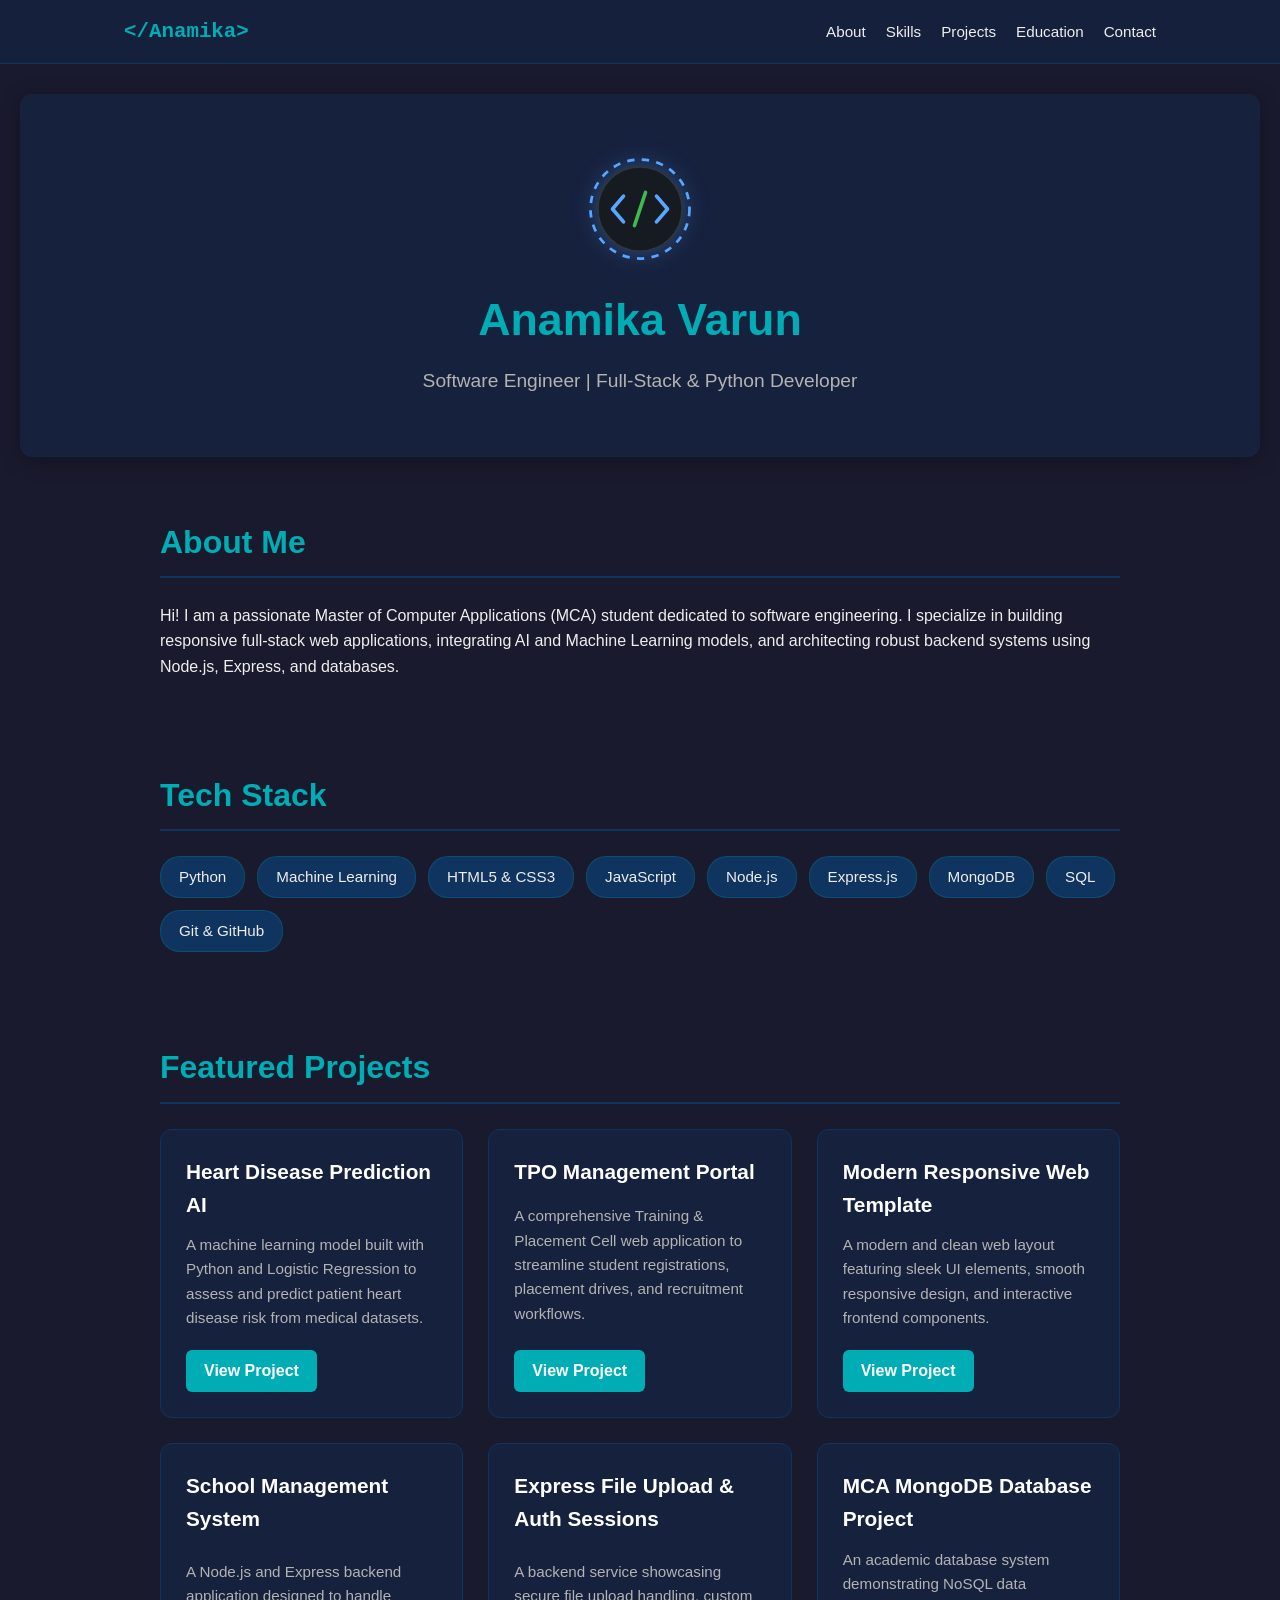
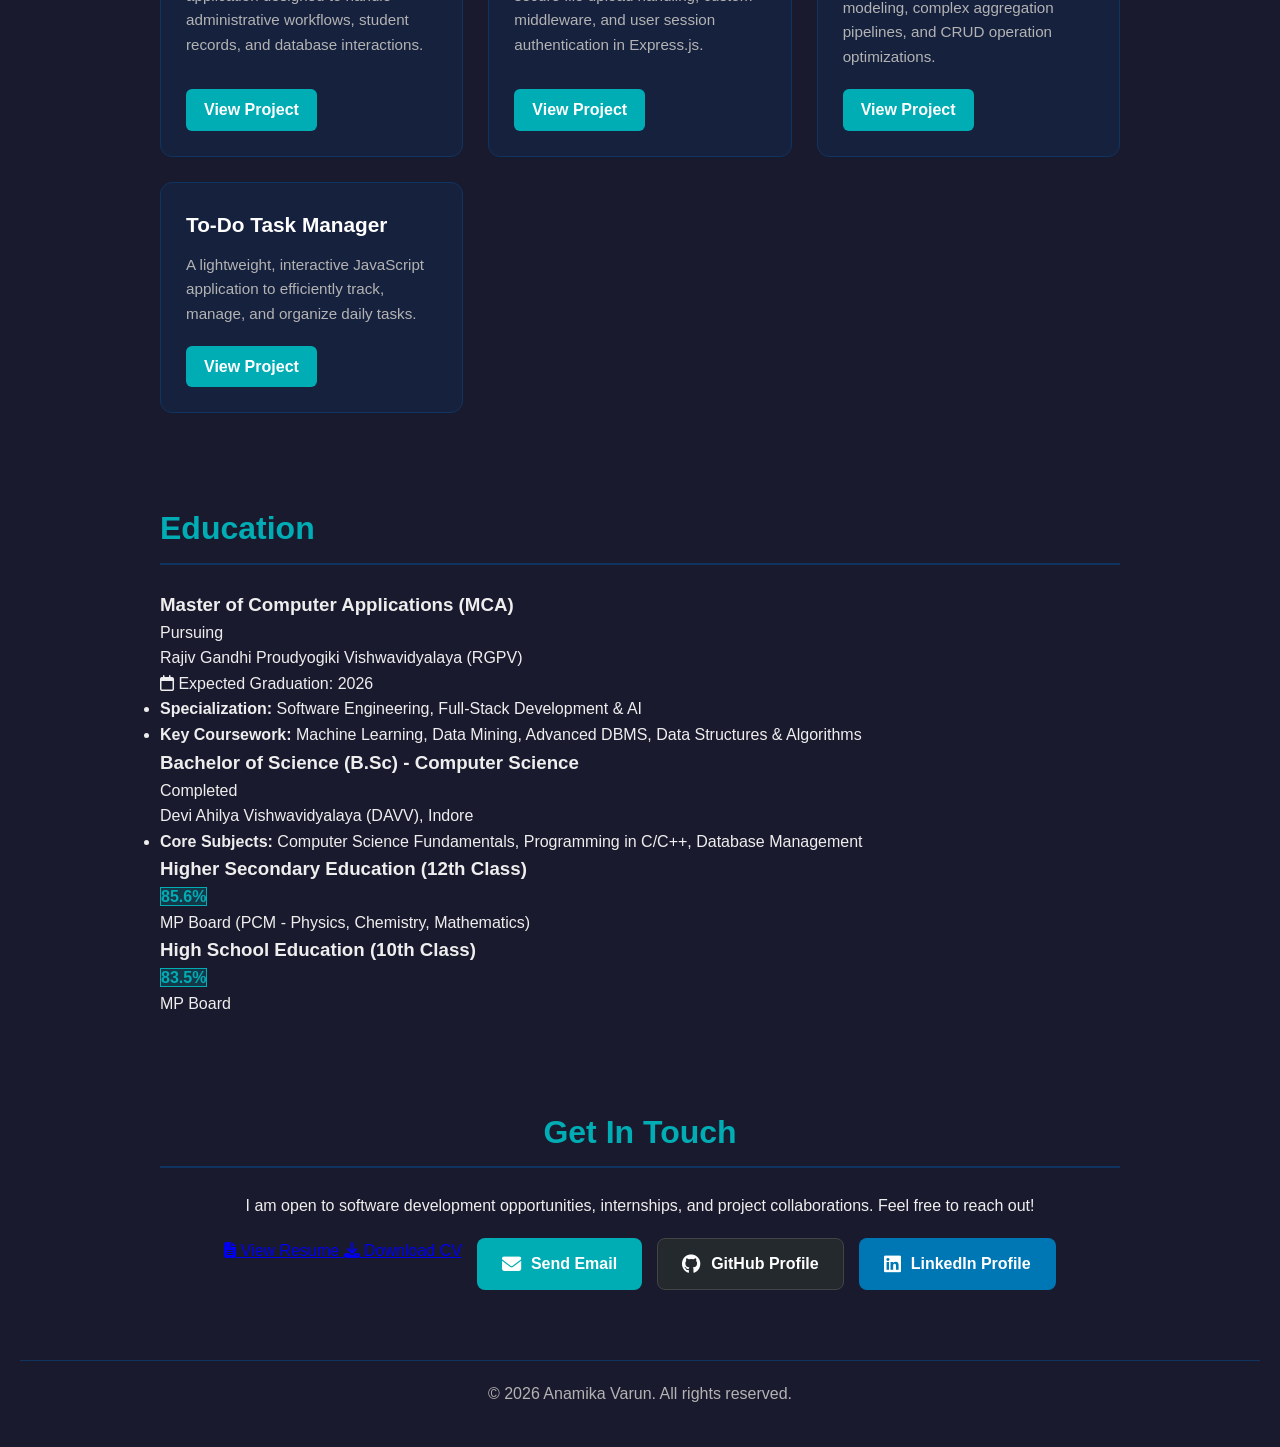
==== commit 9ccd99da: "Update index.html" ====
--- a/index.html
+++ b/index.html
@@ -211,10 +211,27 @@
     <p>I am open to software development opportunities, internships, and project collaborations. Feel free to reach out!</p>
     
     <div class="contact-buttons">
-      <!-- 1. Resume Download Button -->
-      <a href="https://docs.google.com/document/d/1uPSHjTCMBG_1eh8mY8Sk5kyN0RRjTbwS2EKfGeiHwWU/edit?usp=drive_link" target="_blank" class="contact-btn resume-btn">
-        <i class="fa-solid fa-file-pdf"></i> Download Resume
-      </a>
+     <!-- Resume Button Group -->
+<div class="resume-buttons">
+  <!-- Google Drive View Button -->
+  <a 
+    href="https://drive.google.com/file/d/1hrKNoslwMq4-sZrsfaoLf9SiLow1SNNd/view?usp=drive_link" 
+    target="_blank" 
+    rel="noopener noreferrer" 
+    class="btn btn-primary"
+  >
+    <i class="fas fa-file-alt"></i> View Resume
+  </a>
+
+  <!-- Direct Download Button (If uploaded in repo) -->
+  <a 
+    href="./Anamika_Varun_Resume.pdf" 
+    download="Anamika_Varun_Resume.pdf" 
+    class="btn btn-outline"
+  >
+    <i class="fas fa-download"></i> Download CV
+  </a>
+</div>
 
       <!-- 2. Email Button -->
       <a href="mailto:anamika.varun@gmail.com" class="contact-btn email-btn">
--- a/style.css
+++ b/style.css
@@ -204,6 +204,14 @@
 .education-card .duration {
     color: var(--text-muted);
     font-size: 0.9rem;
+}
+
+/* Badge styling for 10th & 12th Scores */
+.status-badge.score {
+    background: rgba(0, 173, 181, 0.2);
+    color: var(--accent-color);
+    border: 1px solid var(--accent-color);
+    font-weight: 700;
 }
 
 /* --- Contact Section & Icon Buttons --- */
